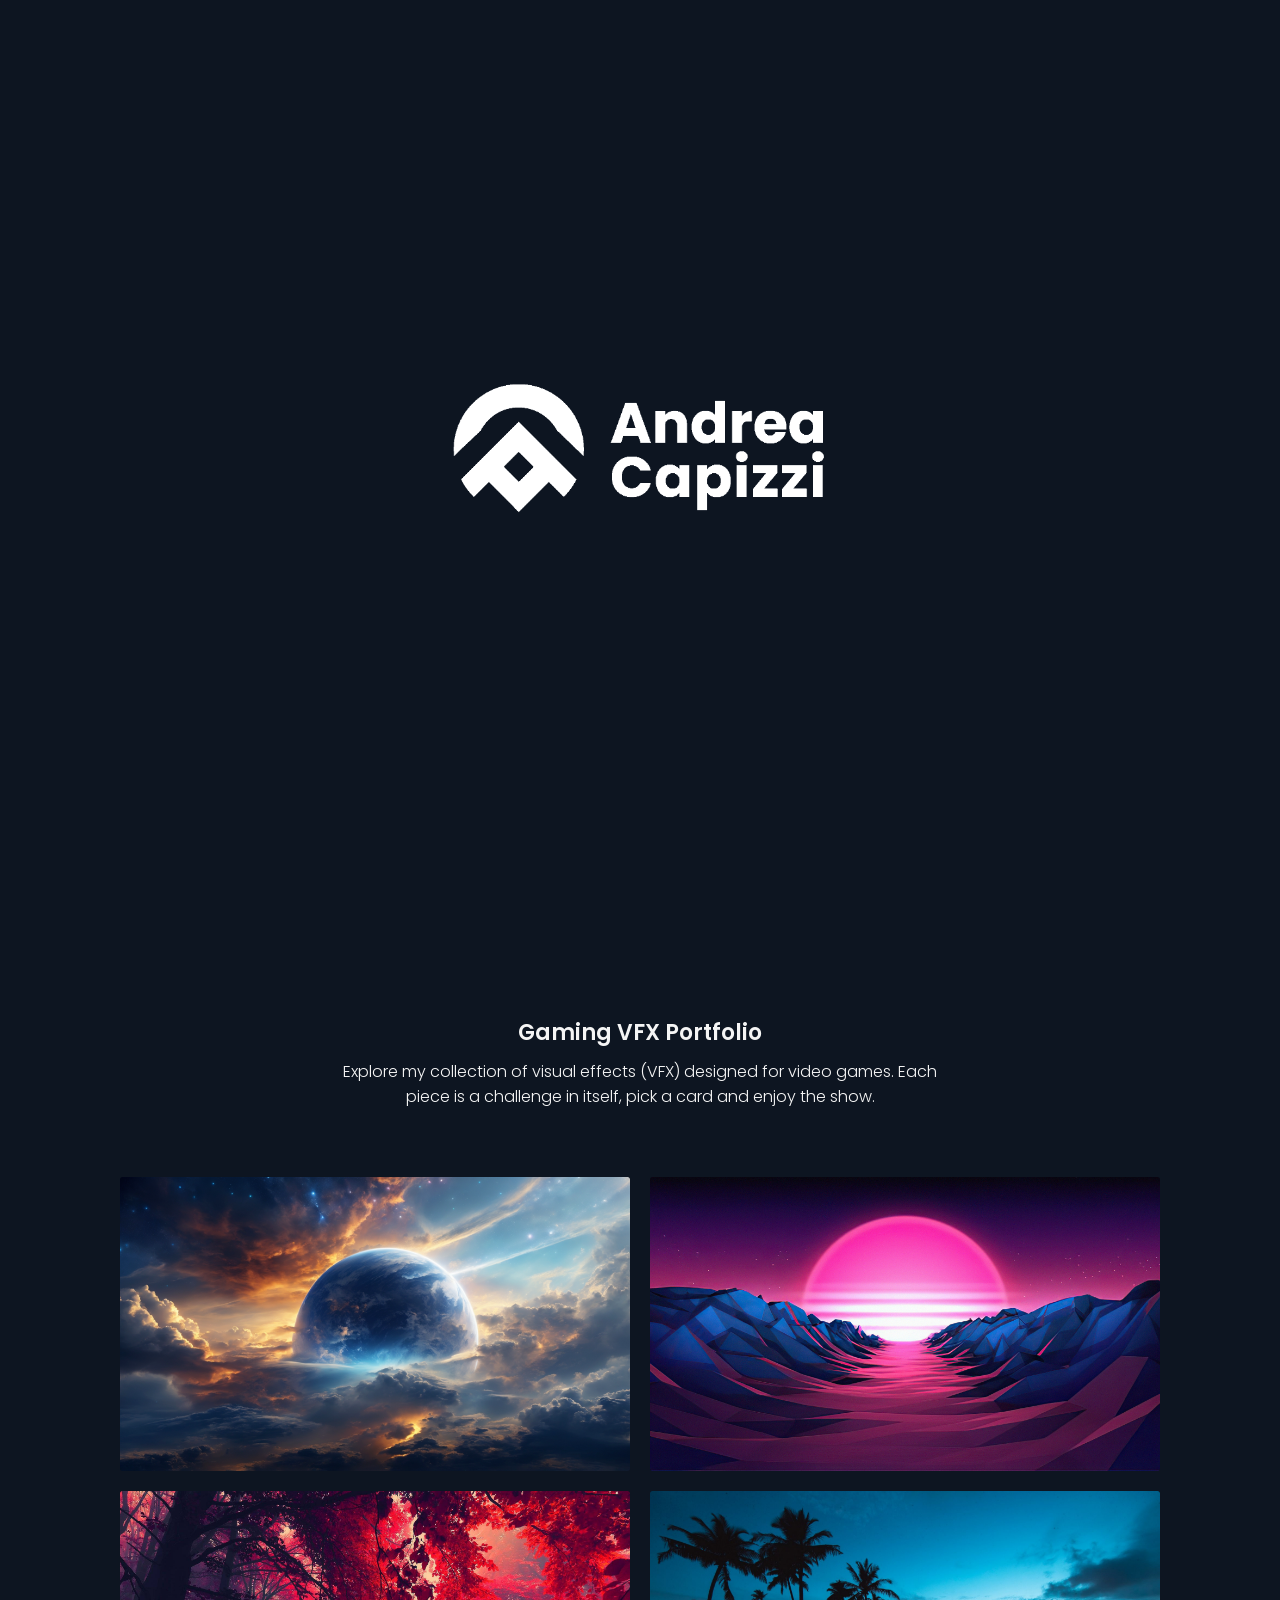
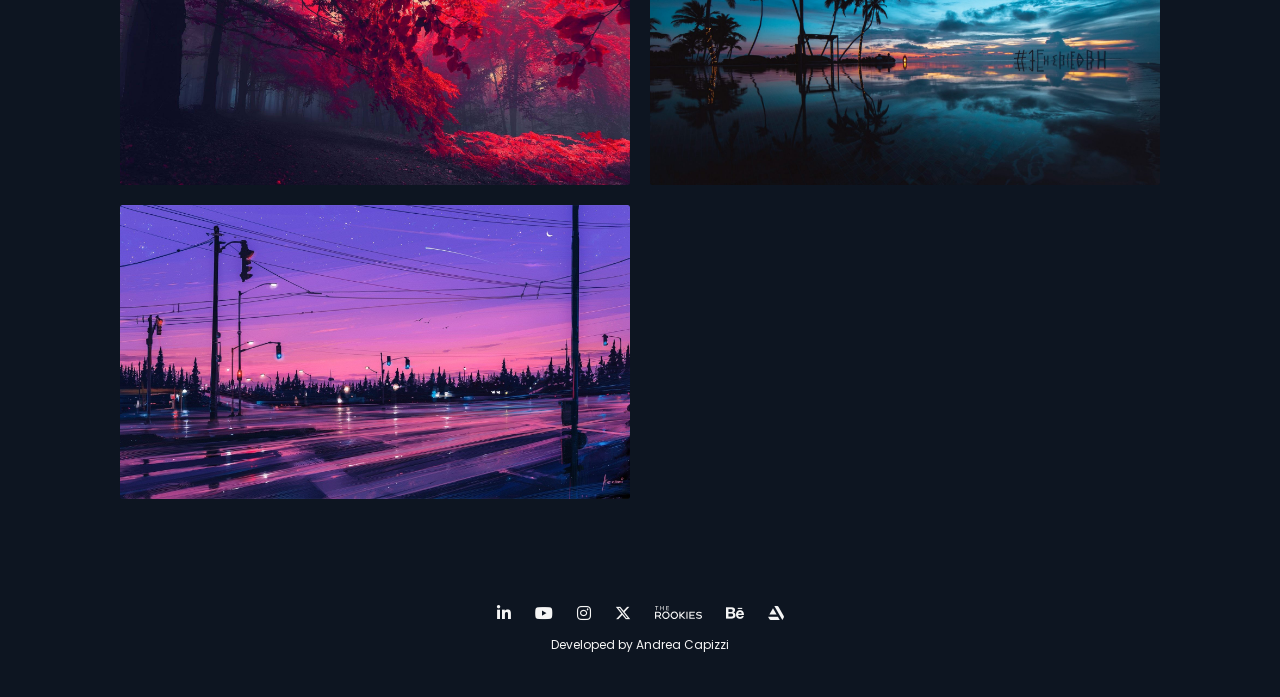
==== index.html @ 5becea54 "mhanz" ====
<!DOCTYPE html>
<html lang="en">

<head>
  <meta charset="UTF-8">
  <meta name="viewport" content="width=device-width, initial-scale=1.0">
  <link rel="stylesheet" href="https://cdnjs.cloudflare.com/ajax/libs/font-awesome/6.5.1/css/all.min.css">
  <link rel="stylesheet" href="style.css">
  <link rel="stylesheet" href="https://fonts.googleapis.com/icon?family=Material+Icons">

</head>

<body>

  <div id="preloader">
    <img src="logo_preloader_noloop1.gif" alt="Preloader">
  </div>

  <nav>
    <input type="checkbox" id="check">
    <label for="check" class="checkbtn">
      <div id="icon-toggle" class="fas fa-bars"></div>
    </label>
    <a href="index.html">
        <svg id="logo" svg xmlns="http://www.w3.org/2000/svg" viewBox="0 0 584.39 199.29"><defs><style></style></defs><g id="Capizzi"><path class="cls-1" d="M254.32,132.9a28.81,28.81,0,0,1,11.27-11.4A32.66,32.66,0,0,1,282,117.41q11.22,0,19.22,5.93a28.42,28.42,0,0,1,10.68,16.16H295a13.7,13.7,0,0,0-5.34-6,15,15,0,0,0-7.86-2.07,14.7,14.7,0,0,0-11.5,4.94q-4.4,4.94-4.4,13.2t4.4,13.2a14.66,14.66,0,0,0,11.5,4.94,15,15,0,0,0,7.86-2.06,13.67,13.67,0,0,0,5.34-6h16.88a28.19,28.19,0,0,1-10.68,16.12q-8,5.88-19.22,5.88a32.75,32.75,0,0,1-16.39-4.08,29,29,0,0,1-11.27-11.36,36.29,36.29,0,0,1,0-33.28Z" transform="translate(-0.96 -9.33)"/><path class="cls-1" d="M322.8,142.47a21.71,21.71,0,0,1,7.94-9A20.75,20.75,0,0,1,342,130.34a19.29,19.29,0,0,1,9.3,2.16,15.91,15.91,0,0,1,6.15,5.66v-7.1h15.35v50.12H357.42v-7.1a16.62,16.62,0,0,1-6.24,5.66,19.29,19.29,0,0,1-9.3,2.15,20.45,20.45,0,0,1-11.14-3.18,22,22,0,0,1-7.94-9.08,33,33,0,0,1,0-27.16Zm31.43,4.58a10.81,10.81,0,0,0-15.54-.05q-3.18,3.28-3.19,9t3.19,9.11a10.7,10.7,0,0,0,15.54.05q3.18-3.31,3.19-9.07T354.23,147.05Z" transform="translate(-0.96 -9.33)"/><path class="cls-1" d="M407.08,132.5a19,19,0,0,1,9.25-2.16,20.75,20.75,0,0,1,11.23,3.15,21.8,21.8,0,0,1,7.95,9,33.14,33.14,0,0,1,0,27.16,22.09,22.09,0,0,1-7.95,9.08,20.6,20.6,0,0,1-11.23,3.18,19,19,0,0,1-9.2-2.15,16.87,16.87,0,0,1-6.25-5.57v30.9H385.53v-74h15.35v7.1A16.73,16.73,0,0,1,407.08,132.5ZM419.61,147a10.56,10.56,0,0,0-7.86-3.27,10.35,10.35,0,0,0-7.77,3.32q-3.18,3.31-3.19,9.07t3.19,9.07a10.76,10.76,0,0,0,15.59-.05q3.23-3.36,3.23-9.11T419.61,147Z" transform="translate(-0.96 -9.33)"/><path class="cls-1" d="M449.25,123.47a7.68,7.68,0,0,1-2.56-5.88,7.79,7.79,0,0,1,2.56-6,10.22,10.22,0,0,1,13.11,0,7.83,7.83,0,0,1,2.56,6,7.71,7.71,0,0,1-2.56,5.88,10.22,10.22,0,0,1-13.11,0Zm14.23,7.59v50.12H448.12V131.06Z" transform="translate(-0.96 -9.33)"/><path class="cls-1" d="M490.6,168.51h21.74v12.67H473.45V169l20.84-25.23H473.63V131.06h38.26v12.22Z" transform="translate(-0.96 -9.33)"/><path class="cls-1" d="M536.76,168.51H558.5v12.67H519.61V169l20.84-25.23H519.79V131.06h38.26v12.22Z" transform="translate(-0.96 -9.33)"/><path class="cls-1" d="M569.68,123.47a7.68,7.68,0,0,1-2.56-5.88,7.79,7.79,0,0,1,2.56-6,10.22,10.22,0,0,1,13.11,0,7.79,7.79,0,0,1,2.56,6,7.68,7.68,0,0,1-2.56,5.88,10.22,10.22,0,0,1-13.11,0Zm14.23,7.59v50.12H568.55V131.06Z" transform="translate(-0.96 -9.33)"/></g><g id="Andrea"><path class="cls-1" d="M292.13,87.94H268.6l-3.77,11.13H248.75l22.81-63h17.78l22.81,63H295.9Zm-3.95-11.86L280.36,53l-7.72,23.08Z" transform="translate(-0.96 -9.33)"/><path class="cls-1" d="M363.66,54.12q5.25,5.72,5.25,15.67V99.07H353.65V71.86c0-3.35-.87-6-2.61-7.81a10.19,10.19,0,0,0-14,0c-1.74,1.85-2.6,4.46-2.6,7.81V99.07H319.07V49h15.36V55.6a16.22,16.22,0,0,1,6.28-5.25,20,20,0,0,1,8.9-1.93Q358.4,48.42,363.66,54.12Z" transform="translate(-0.96 -9.33)"/><path class="cls-1" d="M379.47,60.36a21.77,21.77,0,0,1,7.94-9,20.83,20.83,0,0,1,11.23-3.14,19.73,19.73,0,0,1,9,2.07,16.46,16.46,0,0,1,6.42,5.56V32.61h15.36V99.07H414.09V91.89a15.75,15.75,0,0,1-6.15,5.75,19.4,19.4,0,0,1-9.3,2.15,20.53,20.53,0,0,1-11.23-3.19,22,22,0,0,1-7.94-9.07,30.15,30.15,0,0,1-2.92-13.6A30,30,0,0,1,379.47,60.36Zm31.43,4.58a10.8,10.8,0,0,0-15.54,0c-2.12,2.19-3.19,5.19-3.19,9s1.07,6.87,3.19,9.11a10.7,10.7,0,0,0,15.54,0q3.18-3.33,3.19-9.07T410.9,64.94Z" transform="translate(-0.96 -9.33)"/><path class="cls-1" d="M462.67,50.8a17.37,17.37,0,0,1,9-2.38V64.68h-4.23q-5.74,0-8.62,2.46t-2.87,8.67V99.07H440.58V49h15.36v8.35A20.29,20.29,0,0,1,462.67,50.8Z" transform="translate(-0.96 -9.33)"/><path class="cls-1" d="M526,77.7H491.23a10.44,10.44,0,0,0,3,7.14,9.23,9.23,0,0,0,6.51,2.47q5.75,0,8-4.85h16.34a22.56,22.56,0,0,1-4.53,8.89,22.87,22.87,0,0,1-8.22,6.2,26.54,26.54,0,0,1-11.05,2.24,26.92,26.92,0,0,1-13.11-3.14,22.37,22.37,0,0,1-9-9A27.69,27.69,0,0,1,476,74a28.16,28.16,0,0,1,3.19-13.66,22.15,22.15,0,0,1,8.94-9,27.11,27.11,0,0,1,13.2-3.14,26.84,26.84,0,0,1,12.93,3A22,22,0,0,1,523.07,60a26.55,26.55,0,0,1,3.19,13.21A39.25,39.25,0,0,1,526,77.7Zm-15.45-8.53a7.92,7.92,0,0,0-2.69-6.29,9.91,9.91,0,0,0-6.74-2.34,9.73,9.73,0,0,0-6.51,2.25,10,10,0,0,0-3.28,6.38Z" transform="translate(-0.96 -9.33)"/><path class="cls-1" d="M534.21,60.36a21.77,21.77,0,0,1,7.94-9,20.83,20.83,0,0,1,11.23-3.14,19.29,19.29,0,0,1,9.3,2.16,15.89,15.89,0,0,1,6.15,5.65V49h15.35V99.07H568.83V92a16.71,16.71,0,0,1-6.24,5.66,19.4,19.4,0,0,1-9.3,2.15,20.37,20.37,0,0,1-11.14-3.19,22,22,0,0,1-7.94-9.07,30.15,30.15,0,0,1-2.92-13.6A30,30,0,0,1,534.21,60.36Zm31.43,4.58a10.8,10.8,0,0,0-15.54,0c-2.12,2.19-3.19,5.19-3.19,9S548,80.8,550.1,83a10.7,10.7,0,0,0,15.54,0q3.18-3.33,3.19-9.07T565.64,64.94Z" transform="translate(-0.96 -9.33)"/></g><g id="A"><path id="A-2" data-name="A" class="cls-2" d="M194.43,157.28l-10.15-10.14-9.84-9.85-5.39-5.38-18.39-18.39L126.88,89.74,117,79.89,103.11,66h0L89.18,79.89l-9.85,9.85L55.55,113.52,37.16,131.91l-5.39,5.38-9.85,9.85L11.78,157.28A102.36,102.36,0,0,0,31.9,184.71l4-3.94,19.36-19.36.34-.34,5,5,14.74,14.74,4.08,4.08,23.77,23.77h0l23.77-23.77,4.08-4.08L145.7,166l5-5,.34.34,19.36,19.36,3.95,3.94A102.57,102.57,0,0,0,194.43,157.28ZM117,147.14,103.1,161.07,89.18,147.14l-9.85-9.85,23.77-23.77,23.78,23.77Z" transform="translate(-0.96 -9.33)"/></g><g id="C"><path id="C-2" data-name="C" class="cls-2" d="M128.22,12.45c-.86-.22-1.74-.43-2.61-.63l-1.46-.31c-1.06-.23-2.12-.43-3.18-.62l-1.46-.24c-1-.18-2-.31-3-.45l-.44-.06c-1.25-.16-2.51-.29-3.78-.4l-.72-.06q-1.87-.15-3.78-.24l-.66,0c-1.33-.05-2.65-.08-4-.08h0c-1.33,0-2.66,0-4,.08l-.66,0c-1.27.06-2.53.14-3.79.24L94,9.74c-1.27.11-2.54.24-3.8.4l-.43.06c-1,.14-2,.26-3,.43l-1.53.26c-1.07.19-2.14.4-3.2.62l-1.43.31c-.9.2-1.8.42-2.7.64a102.19,102.19,0,0,0-77,99c0,2.93.13,5.83.37,8.7L8,113.52,31.77,89.74l9.85-9.85.92-.92A69.19,69.19,0,0,1,70.21,51.3a68.06,68.06,0,0,1,11.75-5l1.1-.34a69.35,69.35,0,0,1,40.09,0l1.1.34a68.06,68.06,0,0,1,11.75,5A69.19,69.19,0,0,1,163.67,79l.92.92,9.85,9.85,23.77,23.78,6.67,6.66c.24-2.87.37-5.77.37-8.7A102.18,102.18,0,0,0,128.22,12.45Z" transform="translate(-0.96 -9.33)"/></g></svg></a>

    </a>
    <ul>
      <li><a class="active" href="index.html">Home</a></li>
      <li><a href="about_me.html">About Me</a></li>
      <li><a href="contact.html">Contact</a></li>
    </ul>
  </nav>

  <button onclick="topFunction()" id="mybackontopBtn" title="">
    <i class="fas fa-arrow-up"></i>
  </button>

  <!-- <canvas id="galaxy"></canvas> -->

  <div id="site-background"></div>
  <div class="main-container">
    <div class="container-paragrafi">
      <h2 class="titolo-paragrafo">Gaming VFX Reel 2024</h2>
      <p class="paragrafo-articolo">
        Explore my collection of visual effects (VFX) designed for video games. Each piece is a challenge in itself,
        pick a card and enjoy the show.
      </p>
    </div>

    <div class="spazio-sezioni-2">
      <h6>a</h6>
    </div>


    <div style="padding:56.25% 0 0 0;position:relative;"><iframe
        src="https://player.vimeo.com/video/564732633?badge=0&amp;autopause=0&amp;player_id=0&amp;app_id=58479"
        frameborder="0" title="0" portrait="0" allow="autoplay; fullscreen; picture-in-picture"
        style="position:absolute;top:0;left:0;width:100%;height:100%;border-radius:2px;" title="Andrea Capizzi Rebrand"></iframe></div>
    <script src="https://player.vimeo.com/api/player.js"></script>
 


    <div class="spazio-sezioni">
      <h6>a</h6>
    </div>

    <div class="container-paragrafi">
      <h2 class="titolo-paragrafo">Gaming VFX Portfolio</h2>
      <p class="paragrafo-articolo">
        Explore my collection of visual effects (VFX) designed for video games. Each piece is a challenge in itself,
        pick a card and enjoy the show.
      </p>
    </div>
    <div class="grid">

      <div class="image-container" onclick="window.location.href='index_copy.html'">
        <img src="img/home-cards/img-card-1.png" alt="Immagine 1">
        <div class="hover-image">
          <img src="img/home-cards/hov-gif-1.gif" alt="Overlay Image 1" loop>
        </div>
        <div class="overlay">
          <h3>Blitzcrank</h3>
          <p>MOBA</p>
        </div>
      </div>



      <div class="image-container" onclick="window.location.href='altra_pagina.html'">
        <img src="img/home-cards/img-card-2.jpg" alt="Immagine 2">
        <div class="hover-image">
          <img src="img/home-cards/hov-gif-2.gif" alt="Overlay Image 2" loop>
        </div>
        <div class="overlay">
          <h3>Titolo Immagine 2</h3>
          <p>Descrizione Immagine 2</p>
        </div>
      </div>

      <div class="image-container" onclick="window.location.href='altra_pagina.html'">
        <img src="img/home-cards/img-card-3.jpg" alt="Immagine 3">
        <div class="hover-image">
          <img src="img/home-cards/hov-gif-1.gif" alt="Overlay Image 3" loop>
        </div>
        <div class="overlay">
          <h3>Titolo Immagine 3</h3>
          <p>Descrizione Immagine 3</p>
        </div>
      </div>

      <div class="image-container" onclick="window.location.href='altra_pagina.html'">
        <img src="img/home-cards/img-card-4.jpg" alt="Immagine 4">
        <div class="hover-image">
          <img src="img/home-cards/hov-gif-1.gif" alt="Overlay Image 4" loop>
        </div>
        <div class="overlay">
          <h3>Titolo Immagine 4</h3>
          <p>Descrizione Immagine 4</p>
        </div>
      </div>

      <div class="image-container" onclick="window.location.href='altra_pagina.html'">
        <img src="img/home-cards/img-card-5.jpg" alt="Immagine 5">
        <div class="hover-image">
          <img src="img/home-cards/hov-gif-1.gif" alt="Overlay Image 5" loop>
        </div>
        <div class="overlay">
          <h3>Titolo Immagine 5</h3>
          <p>Descrizione Immagine 5</p>
        </div>
      </div>

      <!-- Aggiungi altre immagini con la stessa struttura -->

    </div>

    <div class="spazio-sezioni-3">
      <h6>a</h6>
    </div>

  </div>
  </div>
  </div>

  <script src="js/preloader.js"></script>
  <!-- <script src="js/stars-bg.js"></script> -->
  <script src="js/navbar+backontop.js"></script>
  <script src="js/home-bg-gif.js"></script> 



</body>

<footer>
  <div class="social-icons">
    <a href="#" target="_blank"><i class="fa-brands fa-linkedin-in" aria-label="Linkedin"></i></a>
    <a href="#" target="_blank"><i class="fab fa-youtube" aria-label="YouTube"></i></a>
    <a href="#" target="_blank"><i class="fab fa-instagram" aria-label="Instagram"></i></a>
    <a href="#" target="_blank"><i class="fa-brands fa-x-twitter" aria-label="Twitter"></i></a>
    <a href="#" target="_blank"><svg id="rookies-path" xmlns="http://www.w3.org/2000/svg" viewBox="0 0 719.19 198.28"><defs><style></style></defs><path id="path-2" data-name="path" class="cls-1" d="M70,159.1,98.44,196h-21l-26-33.91H17.93V196H.34V87.87H52a51.69,51.69,0,0,1,17.78,2.9,35.7,35.7,0,0,1,13.06,8,34.75,34.75,0,0,1,7.82,11.77A38,38,0,0,1,93.32,125a36.87,36.87,0,0,1-6,20.83A34.44,34.44,0,0,1,70,159.1Zm-.81-48.78q-6.39-6-16.31-6H17.93v41.27h35q9.91,0,16.31-6a20,20,0,0,0,0-29.31Zm146.72,59.73a54.75,54.75,0,0,1-20.46,20.6,58.85,58.85,0,0,1-58,0A54.75,54.75,0,0,1,117,170.05a57.66,57.66,0,0,1,8.88-68.36A54.66,54.66,0,0,1,144,89.61a59.16,59.16,0,0,1,45,0A54.8,54.8,0,0,1,207,101.69a57.12,57.12,0,0,1,11.85,18,57.85,57.85,0,0,1-3,50.32Zm-15.3-47.84a39.1,39.1,0,0,0-14-14.75,38.76,38.76,0,0,0-40.3,0,39,39,0,0,0-14,14.75,41,41,0,0,0,0,38.94,38.74,38.74,0,0,0,14,14.71,39,39,0,0,0,40.3,0,38.85,38.85,0,0,0,14-14.71,41,41,0,0,0,0-38.94ZM345,170.05a54.75,54.75,0,0,1-20.46,20.6,58.85,58.85,0,0,1-58,0,54.72,54.72,0,0,1-20.45-20.6A57.69,57.69,0,0,1,255,101.69a54.76,54.76,0,0,1,18.05-12.08,59.16,59.16,0,0,1,45,0,54.7,54.7,0,0,1,18.06,12.08,57,57,0,0,1,11.85,18,57.85,57.85,0,0,1-3,50.32Zm-15.3-47.84a39,39,0,0,0-14-14.75,38.74,38.74,0,0,0-40.29,0,39,39,0,0,0-14,14.75,41,41,0,0,0,0,38.94,38.7,38.7,0,0,0,14,14.71,39,39,0,0,0,40.29,0,38.77,38.77,0,0,0,14-14.71,41,41,0,0,0,0-38.94ZM467.9,196H443.41l-53-47.85V196H372.66V87.87h17.75v47.92l49.36-47.92h23.47l-55.32,54,60,54.2Zm12.78,0V87.87h17.13V196Zm129.79-16.34V196H525.55V87.87h84.92v16.34H543.06v29.65h55.32V150H543.06v29.65ZM657,128.28a63.88,63.88,0,0,0,9.45,2.68q5.35,1.11,11.24,2.12t11.78,2.21a64.08,64.08,0,0,1,11.23,3.37,42.56,42.56,0,0,1,9.46,5.23,21.53,21.53,0,0,1,6.54,8.09,26.43,26.43,0,0,1,2.45,11.69q0,15.26-11.32,24.42t-30.76,9.18a87.05,87.05,0,0,1-28-4.38A75,75,0,0,1,627,181.47l10-13.86q19.46,12.85,40.14,12.86a34.87,34.87,0,0,0,11-1.59,18.44,18.44,0,0,0,7.32-4.14,17.82,17.82,0,0,0,3.76-5.19,12.58,12.58,0,0,0,1.2-5.26,9.54,9.54,0,0,0-2-6,13,13,0,0,0-5.39-4,61.51,61.51,0,0,0-7.94-2.63,79.34,79.34,0,0,0-9.61-1.9q-5.07-.69-10.46-1.82t-10.46-2.4a42.73,42.73,0,0,1-9.61-3.68,37.7,37.7,0,0,1-7.94-5.53,21.8,21.8,0,0,1-5.39-8.09,30.51,30.51,0,0,1-2-11.31q0-14.09,11.54-22.41t29.68-8.32q27.36,0,45.41,13.31l-7.75,14.25a69.27,69.27,0,0,0-18.79-8.25,72.37,72.37,0,0,0-18.87-2.67q-10.15,0-16.5,4.07t-6.36,10.64a9.37,9.37,0,0,0,2.44,6.54,16.51,16.51,0,0,0,6.55,4.22Z"/><path id="path-3" data-name="path" class="cls-1" d="M29.92,8V64.92H20.83V8H0V0H50.75V8Zm94.32,56.94V35.21H91.39V64.92H82.31V0h9.08V27.14h32.85V0h9.18V64.92Zm90.94-8.07v8.07h-43V0H213.8V8H181.23V27.41h30.65v7.8H181.23V56.85Z"/></svg></a>
    <a href="#" target="_blank"><i class="fab fa-behance" aria-label="Behance"></i></a>
    <a href="#" target="_blank"><i class="fab fa-artstation" aria-label="ArtStation"></i></a>
  </div>
  <div class="coded-by">
    Developed by <a href="#" target="_blank" id="coded-by-link">Andrea Capizzi</a>
  </div>
</footer>





</html>
---- style.css ----
@import url('https://fonts.googleapis.com/css2?family=Poppins:wght@300;400;500;600;700&display=swap');



:root{
    --main-color: #00adef;
    /*#ef7829*/
    --blue: #978888; 
    --blue-dark: #f5f5f5;
    --orange: rgb(60, 145, 214);
    --green-yellow: #cddc39;
    --pink-light: #0d1521;
    --cyan-light: #423a37;
    --bg-tasti-nav: rgb(20, 30, 53);
    --traccia: #2d5c89;
    --nav2-c: #102b3a;
    --white: #ffffff;
    --white-alpha-40: rgba(153, 184, 200, 0.4);
    --white-alpha-25: rgba(69, 132, 166, 0.25);
    --span-color: #90889c;
 }

 #preloader {
  position: fixed;
  top: 0;
  left: 0;
  width: 100%;
  height: 100%;
  background-color: var(--pink-light);
  display: flex;
  justify-content: center;
  align-items: center;
  z-index: 1000; 
  opacity: 1; 
  transition: opacity 0.5s ease-in-out; 
}

#preloader img {
  max-width: 390px;
}

body.loading #preloader {
  opacity: 0;
}

body.loading-done * {
  visibility: visible;
}

@media only screen and (max-width: 800px) {
  #preloader img {
    max-width: 300px;
  }
}

@media only screen and (max-width: 510px) {
  #preloader img {
    max-width: 240px;
  }
}

@media only screen and (max-width: 310px) {
  #preloader img {
    max-width: 200px;
  }
} 

 ::selection {
    background-color: var(--main-color);
    color: white; /* Imposta il colore del testo quando è selezionato */
}

.hidden{
    display: none !important;
}

/* Custom Scrollbar */
/* Width della scrollbar */
* {
    scrollbar-width: thin;
    scrollbar-color: var(--main-color) var(--white);
}

/* Track della scrollbar */
*::-webkit-scrollbar {
    width: 5px;
}

*::-webkit-scrollbar-track {
    background-color: var(--white);
}

/* Thumb della scrollbar */
*::-webkit-scrollbar-thumb {
    background-color: var(--main-color);
}

*{
  padding: 0;
  margin: 0;
  text-decoration: none;
  list-style: none;
  box-sizing: border-box;
}

#mybackontopBtn {
  display: none; /* Hidden by default */
  position: fixed; /* Fixed/sticky position */
  bottom: 20px; /* Place the button at the bottom of the page */
  right: 30px; /* Place the button 30px from the right */
  z-index: 99; /* Make sure it does not overlap */
  border: none; /* Remove borders */
  outline: none; /* Remove outline */
  background-color: var(--main-color); /* Set a background color */
  color: var(--blue-dark); /* Text color */
  cursor: pointer; /* Add a mouse pointer on hover */
  padding: 15px; /* Some padding */
  border-radius: 2px; /* Rounded corners */
  font-size: 18px; /* Increase font size */
}

@keyframes scala_loop{
  0%{
    transform:scale(1);
  }
  50%{
    transform:scale(1.17);
  }
  100%{
    transform:scale(1);
  }
}

#mybackontopBtn:hover {
  animation: scala_loop 2s ease-in-out infinite;
}

@media only screen and (max-width: 400px) {
  #mybackontopBtn {
    padding: 10px; /* Some padding */
    font-size: 16px; /* Increase font size */
    right: 18px; /* Place the button 18px from the right */
  }
}

#site-background {
  position: fixed;
  top: 50%;
  left: 50%;
  width: 100%;
  height: 100%;
  transform: translate(-50%, -50%);
  z-index: -1;
  filter:brightness(55%) grayscale(85%) blur(10px); /* Sfondo iniziale in bianco e nero e sfocato */
  transition: filter 0.3s ease-in-out;
  background-size: cover; /* Aggiunta della regola per adattare la grandezza */
  background-position: center; /* Centra l'immagine */
  opacity: 0;
  transition: opacity 0.3s ease-in-out;
  
}

#site-background.hover-effect {
  opacity: 1;
}

/* canvas {
  position: fixed;
  top: 0;
  left: 0;
  display: block;
  z-index: -1;
  width: 100%;
} */

body {
    margin: 0;
    font-family: 'Poppins', sans-serif;
    background-color: var(--pink-light);
    overflow-x:hidden;
  }

  .titolo-paragrafo {
    font-size: 22px;
    margin-bottom: 10px;
    text-align: center;
    font-weight: 600;
  }

  .titolo-grande {
    font-family: 'Poppins', sans-serif;
    font-weight: 600;
    font-size:40px;
    margin-bottom: 10px;
    text-align: center;
    line-height: 1.2;
  }
  
  .paragrafo-articolo {
    text-align: center;
    font-weight: 300;
  } 
  .container-paragrafi {
    width: 100%;
    box-sizing: border-box;
    max-width: 650px;
    margin: 0 auto;
    padding: 8px 20px 8px 20px;
    /* background-color: #00faed;  */
    margin-bottom: 40px;
    margin-top: 40px;
    color: var(--blue-dark);
  }

  .main-container {
    display: flex;
    flex-direction: column;

    /*background-color: rgb(217, 179, 28);*/ /* Use the custom variable for orange */
    padding: 30px 120px 30px 120px; /* Adjust padding */
    width: 100%; /* Make it full-width */
    box-sizing: border-box;
    z-index: 1; /* Add this line */
}

.spazio-sezioni{
  /* background-color: red; */
  margin-top: 40px;
  margin-bottom: 40px;
}

.spazio-sezioni h6{
  font-size: 1px;
  opacity:0;
  user-select: none;
}

.spazio-sezioni-2{
  /* background-color: red; */
  margin-top: 6px;
  margin-bottom: 6px;
}

.spazio-sezioni-2 h6{
  font-size: 1px;
  opacity:0;
  user-select: none;
}

.spazio-sezioni-3{
  /* background-color: red; */
  margin-top: 16px;
  margin-bottom: 16px;
}

.spazio-sezioni-3 h6{
  font-size: 1px;
  opacity:0;
  user-select: none;
}
  

.grid {
  /* background-color: darkgreen;   */
  display: grid;
  grid-template-columns: repeat(auto-fill, minmax(400px, 1fr));
  gap: 20px;
  padding: 20px 0px 20px 0px;
  margin:auto;

}


  
.image-container {
    position: relative;
    overflow: hidden;
    user-select: none;
    border-radius: 2px;
    cursor: pointer;
  }
  
  .image-container img {
    width: 100%;
    height: 100%;
    object-fit: cover;
    transition: filter 0.3s ease-in-out, transform 0.3s ease-in-out; /* Aggiunta della transizione */
    border-radius: 2px;
    
  }
  
  .overlay {
    position: absolute;
    top: 50%;
    left: 50%;
    transform: translate(-50%, -50%);
    text-align: center;
    color: #fff;
    /* background-color: #00faed; */
    width: 65%;
    opacity: 0;
    transition: opacity 0.3s ease-in-out;
    
    
  }

  .image-container:before,
  .image-container:after {
      content: "";
      position: absolute;
      width: 0;
      height: 3px;
      background-color: var(--main-color);
      transition: width 0.3s ease-in-out, left 0.3s ease-in-out, right 0.3s ease-in-out;
  }
  
  .image-container:before {
      top: 0;
      left: 0; /* Cambiato da 'right' a 'left' */
  }
  
  .image-container:after {
      bottom: 0;
      right: 0; /* Cambiato da 'left' a 'right' */
  }
  
  .image-container:hover:before {
      width: 100%;
      right: 0; /* Aggiunto questo per garantire l'animazione corretta in uscita */
  }
  
  .image-container:hover:after {
      width: 100%;
      left: 0; /* Aggiunto questo per garantire l'animazione corretta in uscita */
  }

.overlay h3 {
    font-weight: 700;
    margin-bottom: 4px; /* Riduci il margine tra h3 e p */
}

.overlay p {
    font-size: 11px;
    font-weight: 300;
    margin-top: 4px; /* Riduci il margine tra h3 e p */
}

.hover-image {
    position: absolute;
    top: 0;
    left: 0;
    width: 100%;
    height: 100%;
    opacity: 0;
    transition: opacity 0.3s ease-in-out;
    border-radius: 3px;
  }
  
  .hover-image img {
    width: 100%;
    height: 100%;
    object-fit: cover;
    border-radius: 3px;
  }
  
    .image-container:hover img {
    filter: brightness(40%);
    transform: scale(1.03);
    border-radius: 3px;
  }
  
  .image-container:hover .overlay {
    opacity: 1;
  }
  
  .image-container:hover .hover-image {
    opacity: 1;
  }



.video-progetto{

  width: 100%;
  overflow: hidden;
  max-width: 900px;
  align-content: center;
  justify-content: center;
  margin:auto;
  position: relative;

}


  @media only screen and (min-width: 1900px){
    .grid {
        grid-template-columns: repeat(auto-fill, minmax(500px, 1fr)); 
    }
  }

  @media only screen and (max-width: 1280px){
    .container-paragrafi {
      /* background-color: #00faed;  */
      margin-bottom: 40px;
      margin-top: 20px;
    }
  }



  @media only screen and (max-width: 1063.8px) {
    
    .main-container{
      padding: 30px 70px 30px 70px; /* Adjust padding */
    }
    
    .grid{  
    grid-template-columns: repeat(auto-fill, minmax(300px, 1fr));
    /* background-color: red; */
    }
  }


  @media only screen and (max-width: 858px) {

    .container-paragrafi {
      /* background-color: #00faed;  */
      margin-bottom: 30px;
      margin-top: 10px;
    }

    .grid{  
      grid-template-columns: repeat(auto-fill, minmax(400px, 1fr));
      /* background-color: rgb(0, 255, 4); */
  }
}

  
  @media only screen and (max-width: 600px) {

    .titolo-articolo {
      font-size: 35px;
    }
  
    .container-paragrafi {
      padding: 8px 25px 8px 25px;
    }
  
    .titolo-paragrafo {
      font-size: 19px;
    }

    .main-container{
      padding: 30px 30px 30px 30px; /* Adjust padding */
    }
    

  
  }

  @media only screen and (max-width: 575px) {
    .titolo-grande {
      font-size: 35px;
    }
  }

  @media only screen and (max-width: 560px) {
    .grid{  
      grid-template-columns: repeat(auto-fill, minmax(250px, 1fr));
      /* background-color: red; */
      }
  }
  
  @media only screen and (max-width: 480px) {

    .titolo-articolo {
      font-size: 25px;
    }
    .titolo-paragrafo {
      font-size: 18px;
    }

    .spazio-sezioni{
      /* background-color: red; */
      margin-top: 20px;
      margin-bottom: 20px;
    }

    .spazio-sezioni-3{
      /* background-color: red; */
      margin-top: 0px;
      margin-bottom: 0px;
    }
  
  }
  
  @media only screen and (max-width: 400px) {

    .container-paragrafi {
      /* background-color: #00faed;  */
      margin-bottom: 10px;
      margin-top: 5px;
    }

    .titolo-articolo {
      font-size: 23px;
    }
    .titolo-paragrafo {
      font-size: 16px;
    }
    .paragrafo-articolo {
      font-size: 14px;
    }
  
  }

  @media only screen and (max-width: 310px) {
    .grid{  
      grid-template-columns: repeat(auto-fill, minmax(170px, 1fr));
      /* background-color: red; */
      }
    }
  
  @media only screen and (max-width: 290px) {

      .titolo-grande {
        font-size: 27px;
      }

    .titolo-articolo {
      font-size: 23px;
    }
    .titolo-paragrafo {
      font-size: 14px;
    }
    .paragrafo-articolo {
      font-size: 12px;

    }
 
  }





  nav{

    height: 80px;
    width: 100%;
    margin: 30px 0px 0px 0px;
  }

  #logo{
    width:200px;
    fill: var(--blue-dark);
    margin-left: 120px;
    margin-top: 0px;
    position: relative;
    user-select: none;
    transition: fill 0.3s ease;
  }

  #logo:hover{
    cursor: pointer;
    fill:var(--main-color);
  }

  /* .logo{
    margin-left: 120px;
    margin-top: 0px;
    position: relative;
    user-select: none;

  } */
  

  /* img.logo{
    width:200px;
    color: white;
  } */



  nav ul{
    float: right;
    margin-right: 107px ;
  }
  nav ul li{
    display: inline-block;
    line-height: 80px;
    margin: 0 5px;
  }
  nav ul li a{
    color: var(--blue-dark);
    font-size: 14px;
    padding: 7px 13px;
    border-radius: 2px;
    transition: background-color 0.5s ease, color 0.5s ease; /* transizione in ingresso e uscita dei bottoni della nav */
  }
  ul a.active,ul a:hover{
    background-color: var(--bg-tasti-nav);
    color: var(--main-color);
    transition: .5s;
  }
  .checkbtn{
    font-size: 30px;
    color: white;
    float: right;
    line-height: 180px;
    margin-right: 40px;
    cursor: pointer;
    display: none;
  }
  #check{
    display: none;
  }

  #icon-toggle {
    transition: transform 0.3s ease-in-out;
}

  #check:checked ~ .checkbtn #icon-toggle {
    transform: rotate(90deg);
}

  .no-scroll {
    overflow: hidden;
  }
  
  
  @media only screen and (max-width: 1063.8px) {
    
    #logo{
      margin-left: 70px;
    }

    nav ul{
      margin-right: 60px ;
    }
  }
  
  
  @media (max-width: 952px){

    nav ul li a{
      font-size: 16px;
    }
  }
  @media (max-width: 858px){
    .checkbtn{
      display: block;
      margin-right: 70px;
      line-height: 75px;
    }

    nav{
      margin: 14px 0px 0px 0px;
    }

    #logo{
      margin-top: 10px;
      margin-left: 70px;
      width:150px;
    }

    nav ul{
      position: fixed;
      width: 100%;
      height: 100vh;
      background: var(--bg-tasti-nav);
      top: 90px;
      left: -100%;
      text-align: center;
      transition: all .5s;
      z-index: 2; 
    }
    nav ul li{
      display: block;
      margin: 42px 0;
      line-height: 30px;
      z-index: 2; 
    }
    nav ul li a{
      font-size: 20px;
      z-index: 2; 
    }
    a:hover,a.active{
      background: none;
      color: var(--main-color);
      z-index: 2;
    }
    #check:checked ~ ul{
      left: 0;
      z-index: 3;
    }
  }

  @media only screen and (max-width: 600px) {

    #logo{
      margin-left: 32px;
    }

    .checkbtn{
      margin-right: 32px;
      font-size: 26px;
    }

    }



    footer {
      /* background-color: green; */
      padding: 20px;
      margin-bottom: 23px;
      text-align: center;
      justify-content: center;
      line-height: 1.5; 
    }
    
    .social-icons {
      margin-bottom: 10px;
    }
    
    .social-icons a {
      color: var(--blue-dark);
      display: inline;
      font-size: 16px;
      margin: 0 10px;
      text-decoration: none;
      transition: color 0.3s ease-in-out;
      
    }

    
#rookies-path {
  transition: fill 0.3s ease;
  fill: var(--blue-dark);
  /* align-items: center;
  justify-content: center; */
  width: 47px;
}

#rookies-path:hover {
  fill: var(--main-color);
  cursor: pointer;

}
    
    .social-icons a:hover {
      color: var(--main-color);
    }

    .coded-by{
      font-size:12px;
      color: var(--blue-dark);
    }
    
    .coded-by a {
      
      color: var(--blue-dark);
      text-decoration: none;
      transition: color 0.3s ease-in-out;
    }
    
    .coded-by a:hover {
      color: var(--main-color);
    }

    @media only screen and (max-width: 1063.8px) {
    
      .coded-by{
        font-size:10px;
        margin-left: 1px;
      }

      #rookies-path {
        width: 40px;
      }
      

      .social-icons a {
        font-size: 14px;
        margin: 0 8px;
      }

      .social-icons {
        margin-bottom: 8px;
      }

    }

    @media only screen and (max-width: 550px) {
    
      .coded-by{
        font-size:9px;
        margin-left: 1px;
      }

      .social-icons a {
        font-size: 13px;
      }

      .social-icons {
        margin-bottom: 7px;
      }




    } 

    @media only screen and (max-width: 315px) {
    
      .coded-by{
        font-size:8px;
        margin-left: 2px;
      }

      .social-icons a {
        font-size: 12px;
        margin: 0 5px;
      }

      .social-icons {
        margin-bottom: 6px;
      }
      #rookies-path {
        width: 32px;
      }
    }
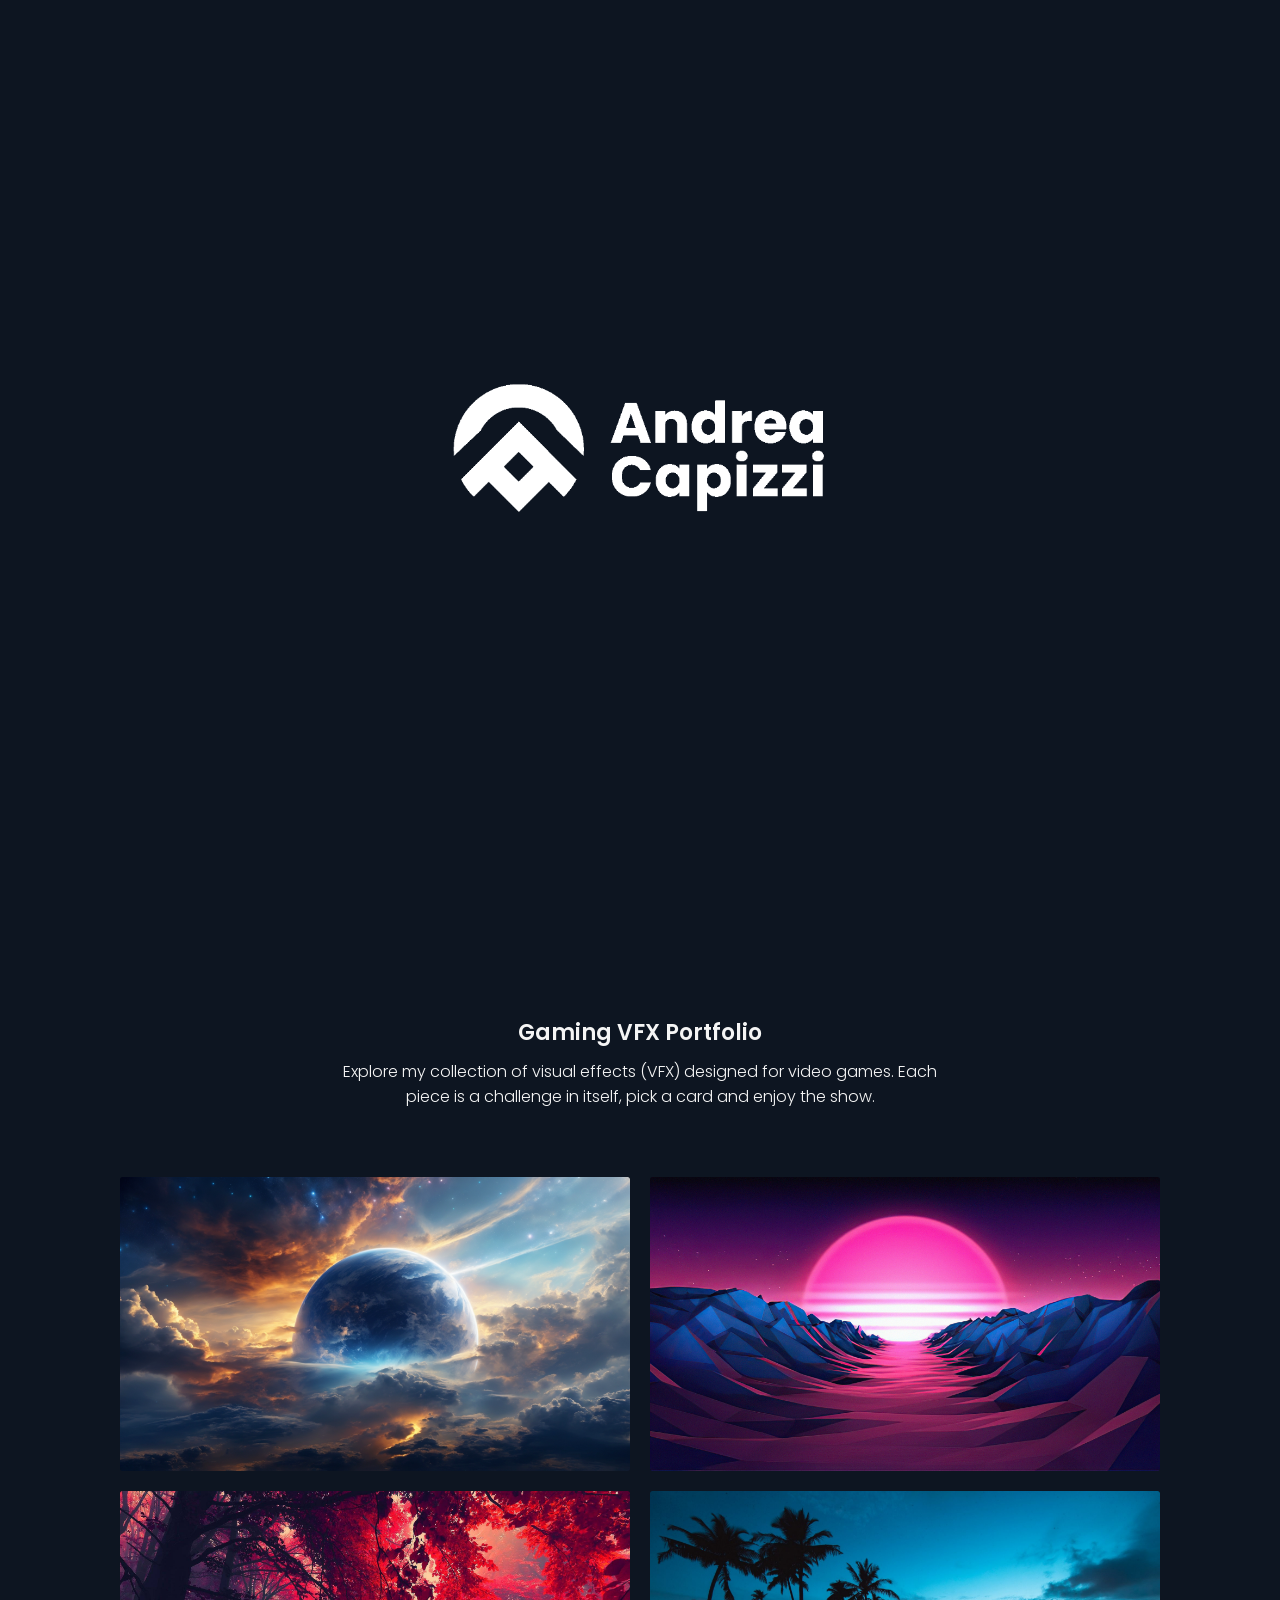
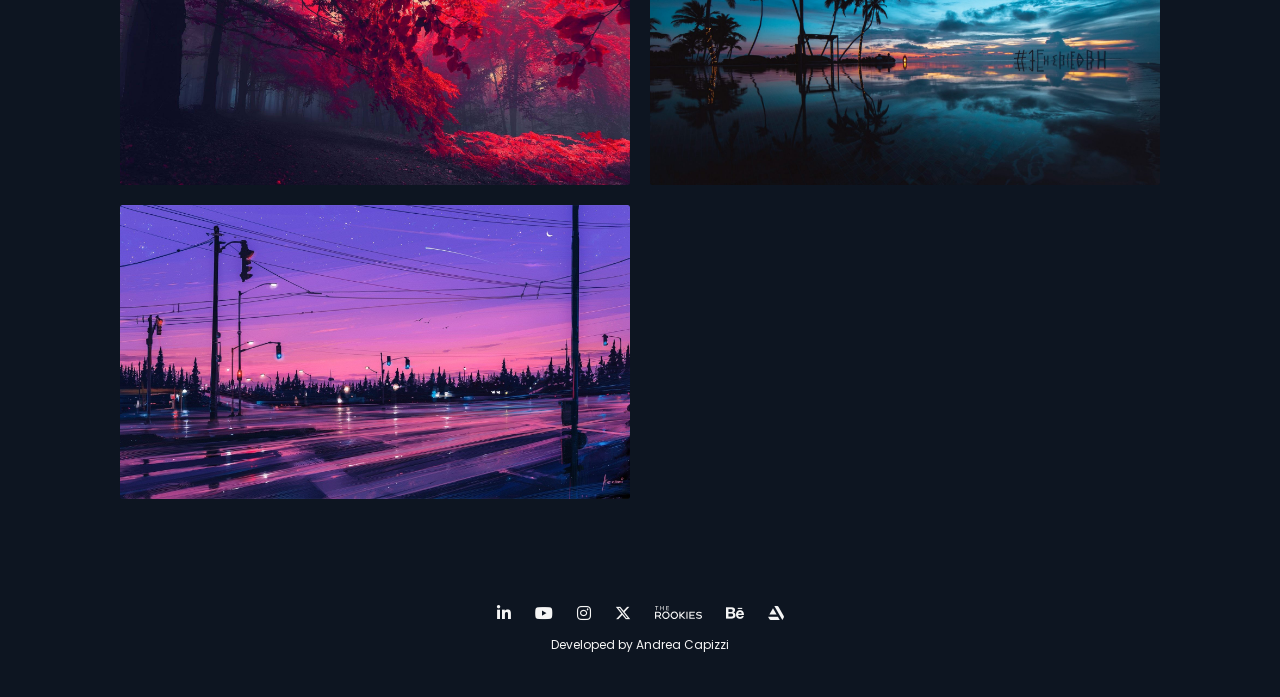
==== commit 14ada1dd: "preloader fix" ====
--- a/index.html
+++ b/index.html
@@ -74,7 +74,7 @@
     </div>
     <div class="grid">
 
-      <div class="image-container" onclick="window.location.href='index_copy.html'">
+      <div class="image-container" onclick="window.location.href='template_progetto.html'">
         <img src="img/home-cards/img-card-1.png" alt="Immagine 1">
         <div class="hover-image">
           <img src="img/home-cards/hov-gif-1.gif" alt="Overlay Image 1" loop>
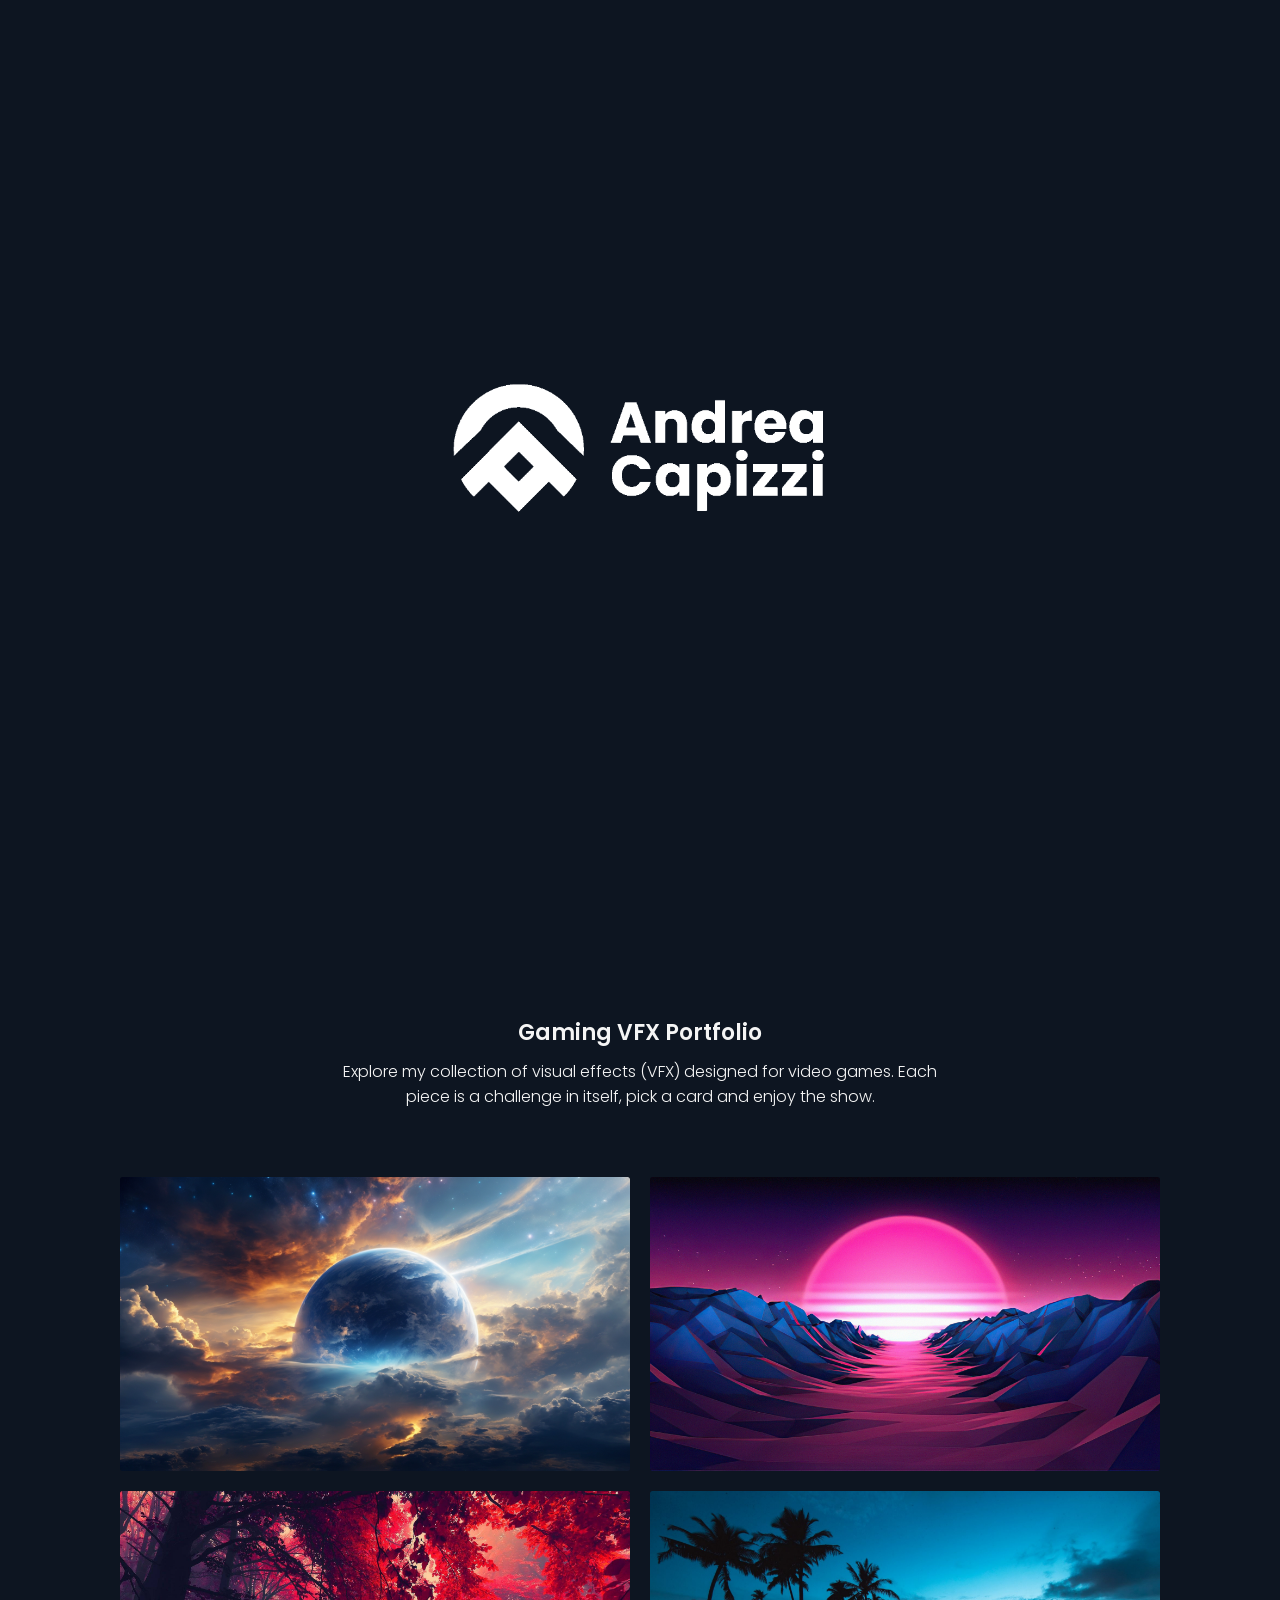
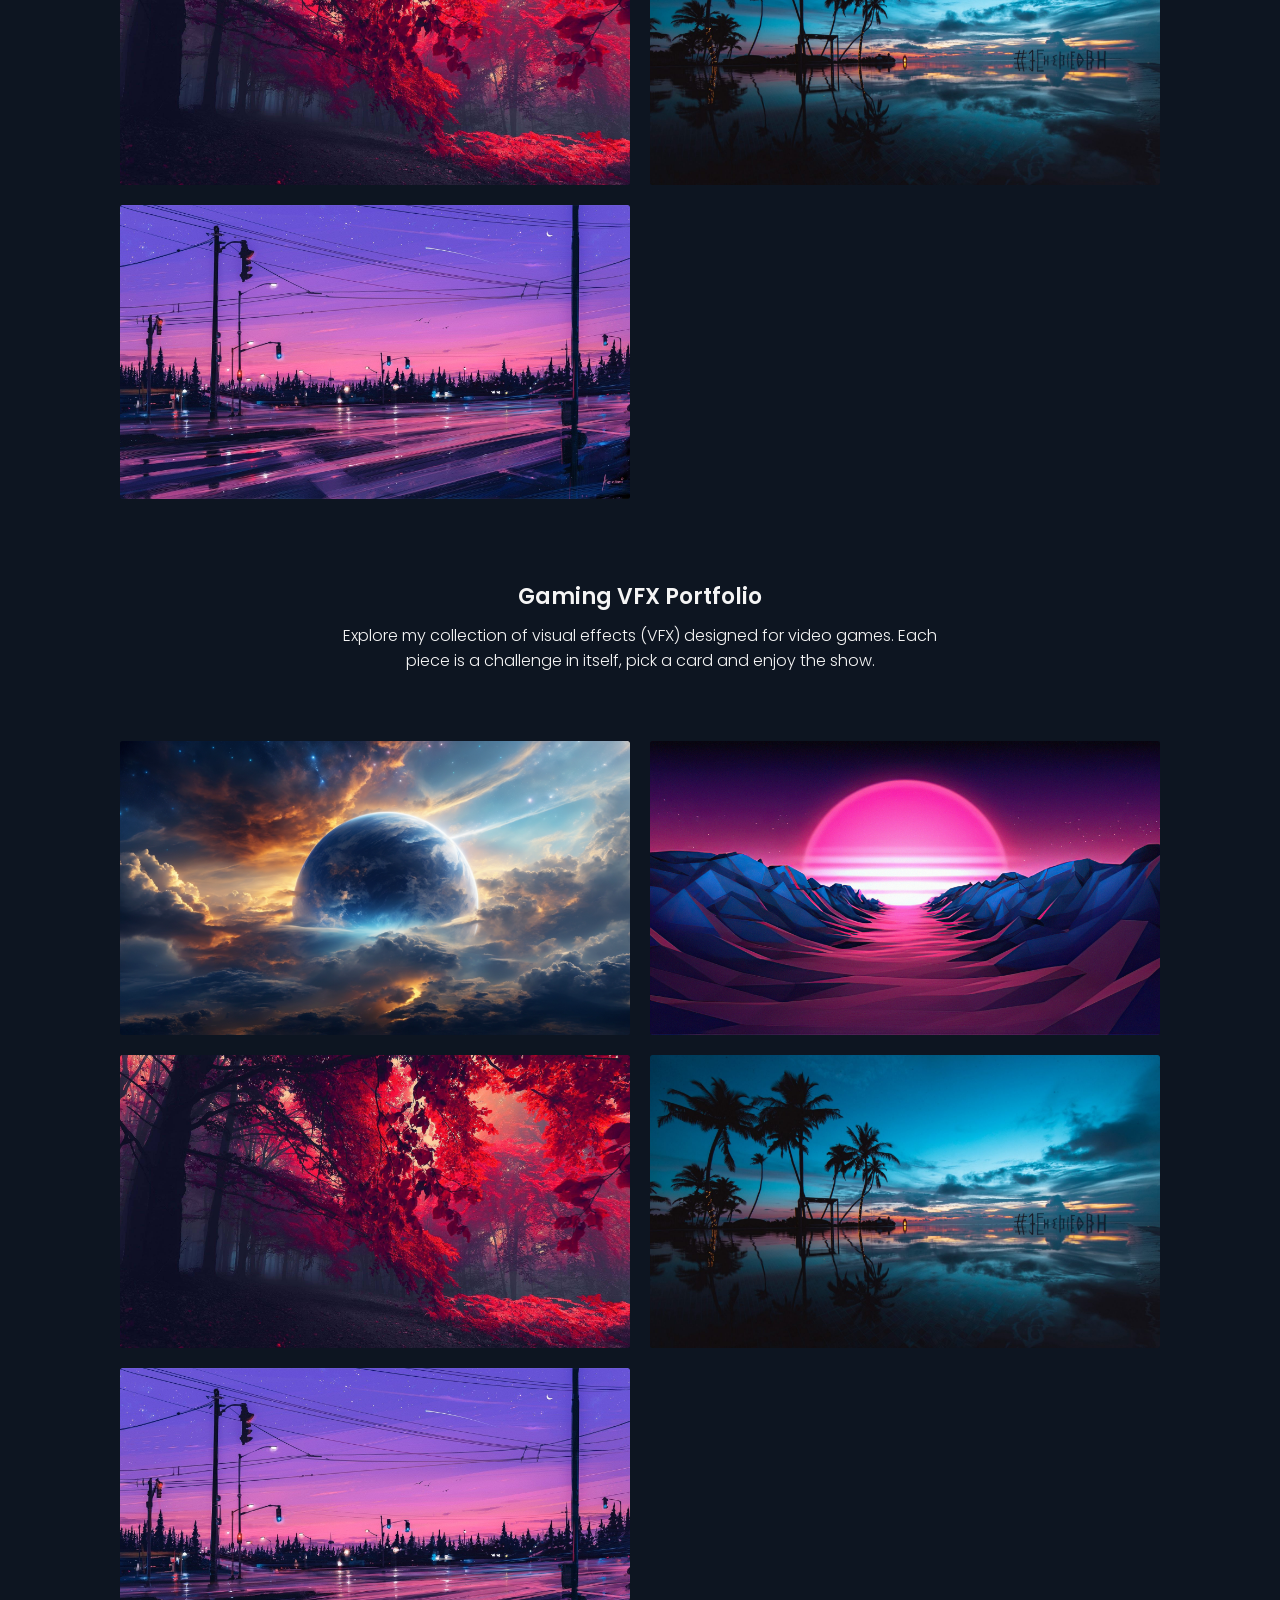
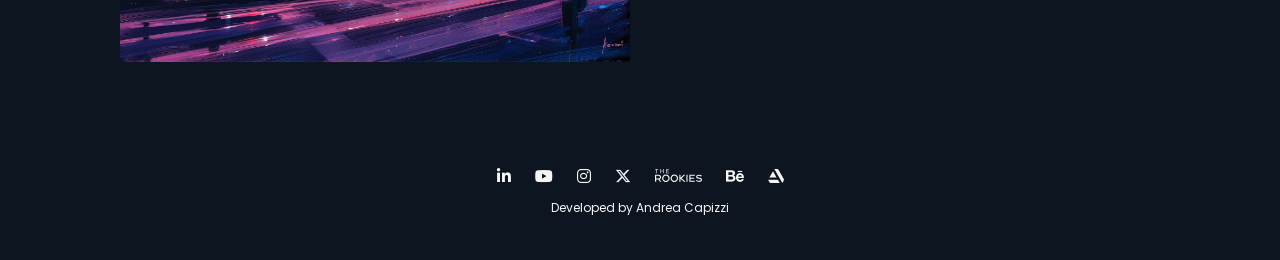
==== commit 4a5b2bd3: "Summary (required) (dio cane)" ====
--- a/index.html
+++ b/index.html
@@ -64,6 +64,83 @@
     <div class="spazio-sezioni">
       <h6>a</h6>
     </div>
+
+    <div class="container-paragrafi">
+      <h2 class="titolo-paragrafo">Gaming VFX Portfolio</h2>
+      <p class="paragrafo-articolo">
+        Explore my collection of visual effects (VFX) designed for video games. Each piece is a challenge in itself,
+        pick a card and enjoy the show.
+      </p>
+    </div>
+    <div class="grid">
+
+      <div class="image-container" onclick="window.location.href='template_progetto.html'">
+        <img src="img/home-cards/img-card-1.png" alt="Immagine 1">
+        <div class="hover-image">
+          <img src="img/home-cards/hov-gif-1.gif" alt="Overlay Image 1" loop>
+        </div>
+        <div class="overlay">
+          <h3>Blitzcrank</h3>
+          <p>MOBA</p>
+        </div>
+      </div>
+
+
+
+      <div class="image-container" onclick="window.location.href='altra_pagina.html'">
+        <img src="img/home-cards/img-card-2.jpg" alt="Immagine 2">
+        <div class="hover-image">
+          <img src="img/home-cards/hov-gif-2.gif" alt="Overlay Image 2" loop>
+        </div>
+        <div class="overlay">
+          <h3>Titolo Immagine 2</h3>
+          <p>Descrizione Immagine 2</p>
+        </div>
+      </div>
+
+      <div class="image-container" onclick="window.location.href='altra_pagina.html'">
+        <img src="img/home-cards/img-card-3.jpg" alt="Immagine 3">
+        <div class="hover-image">
+          <img src="img/home-cards/hov-gif-1.gif" alt="Overlay Image 3" loop>
+        </div>
+        <div class="overlay">
+          <h3>Titolo Immagine 3</h3>
+          <p>Descrizione Immagine 3</p>
+        </div>
+      </div>
+
+      <div class="image-container" onclick="window.location.href='altra_pagina.html'">
+        <img src="img/home-cards/img-card-4.jpg" alt="Immagine 4">
+        <div class="hover-image">
+          <img src="img/home-cards/hov-gif-1.gif" alt="Overlay Image 4" loop>
+        </div>
+        <div class="overlay">
+          <h3>Titolo Immagine 4</h3>
+          <p>Descrizione Immagine 4</p>
+        </div>
+      </div>
+
+      <div class="image-container" onclick="window.location.href='altra_pagina.html'">
+        <img src="img/home-cards/img-card-5.jpg" alt="Immagine 5">
+        <div class="hover-image">
+          <img src="img/home-cards/hov-gif-1.gif" alt="Overlay Image 5" loop>
+        </div>
+        <div class="overlay">
+          <h3>Titolo Immagine 5</h3>
+          <p>Descrizione Immagine 5</p>
+        </div>
+      </div>
+
+      <!-- Aggiungi altre immagini con la stessa struttura -->
+
+    </div>
+    
+
+    <div class="spazio-sezioni-3">
+      <h6>a</h6>
+    </div>
+
+
 
     <div class="container-paragrafi">
       <h2 class="titolo-paragrafo">Gaming VFX Portfolio</h2>
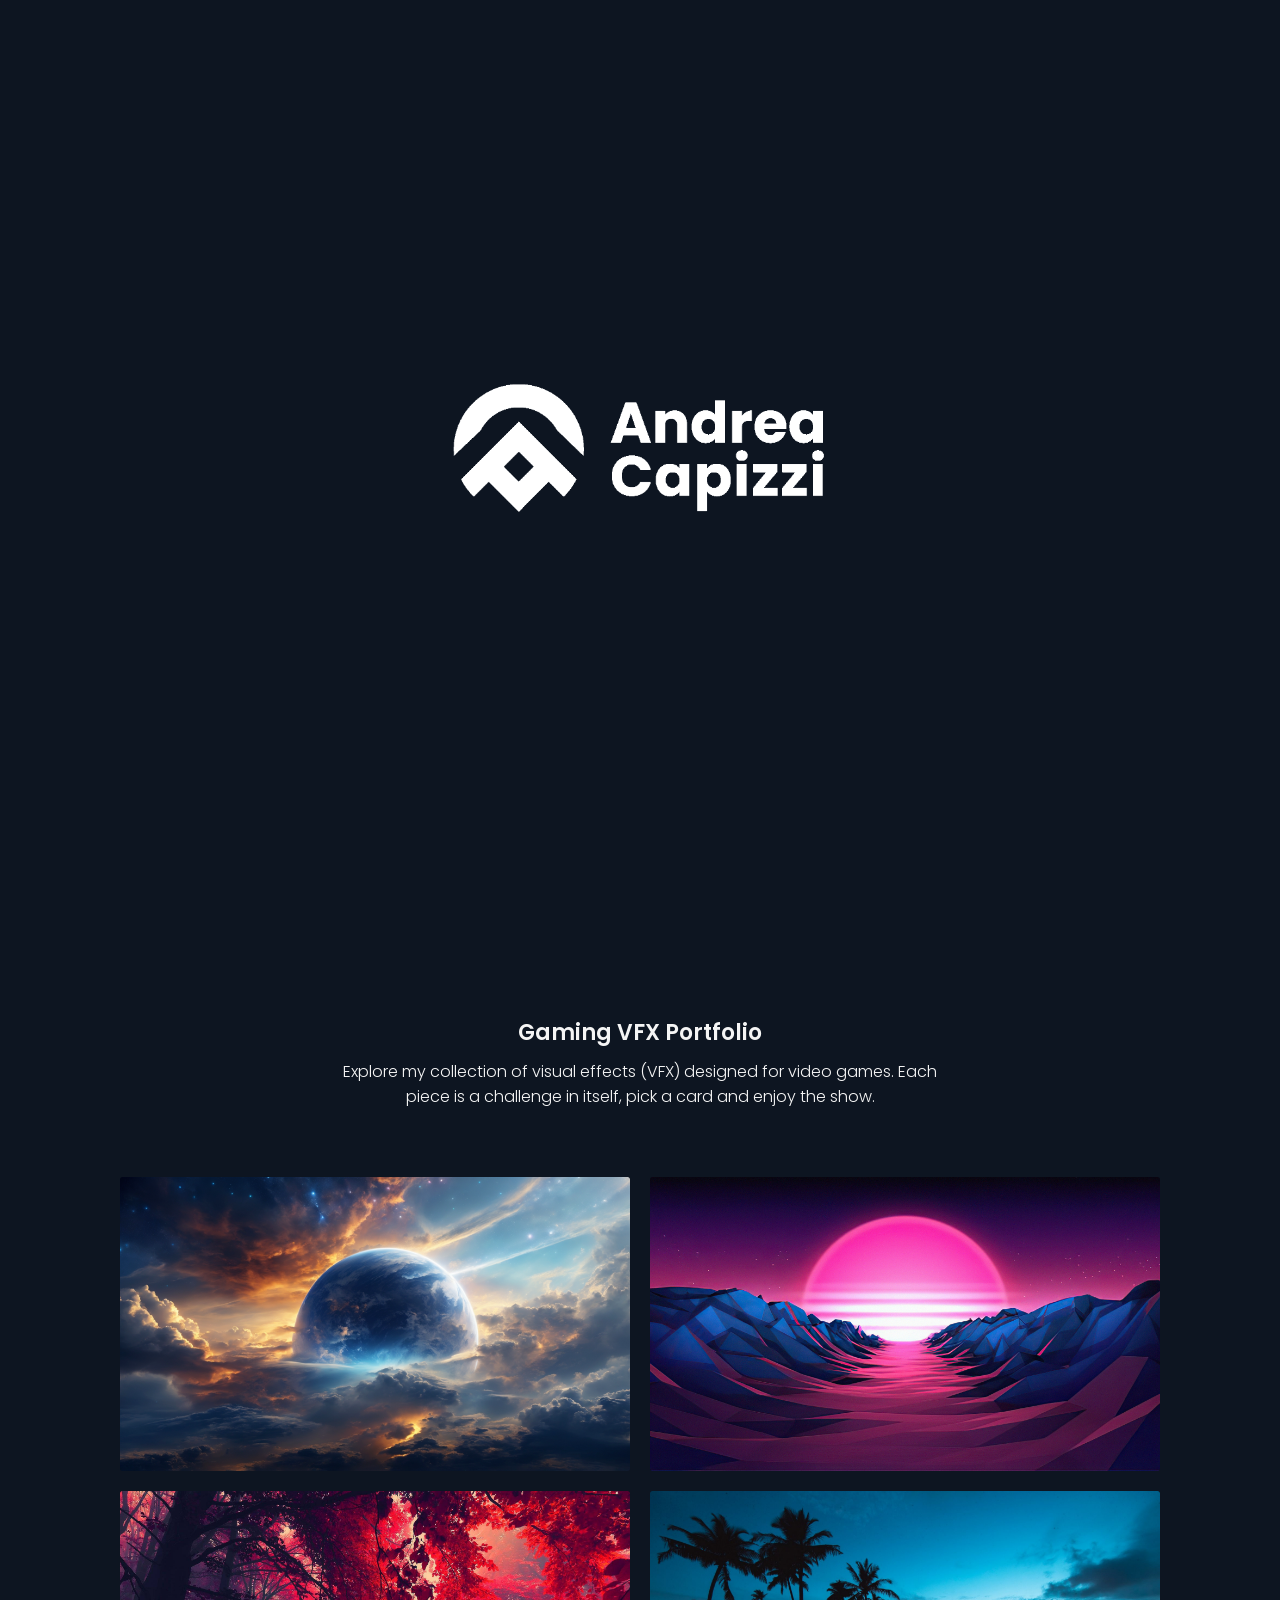
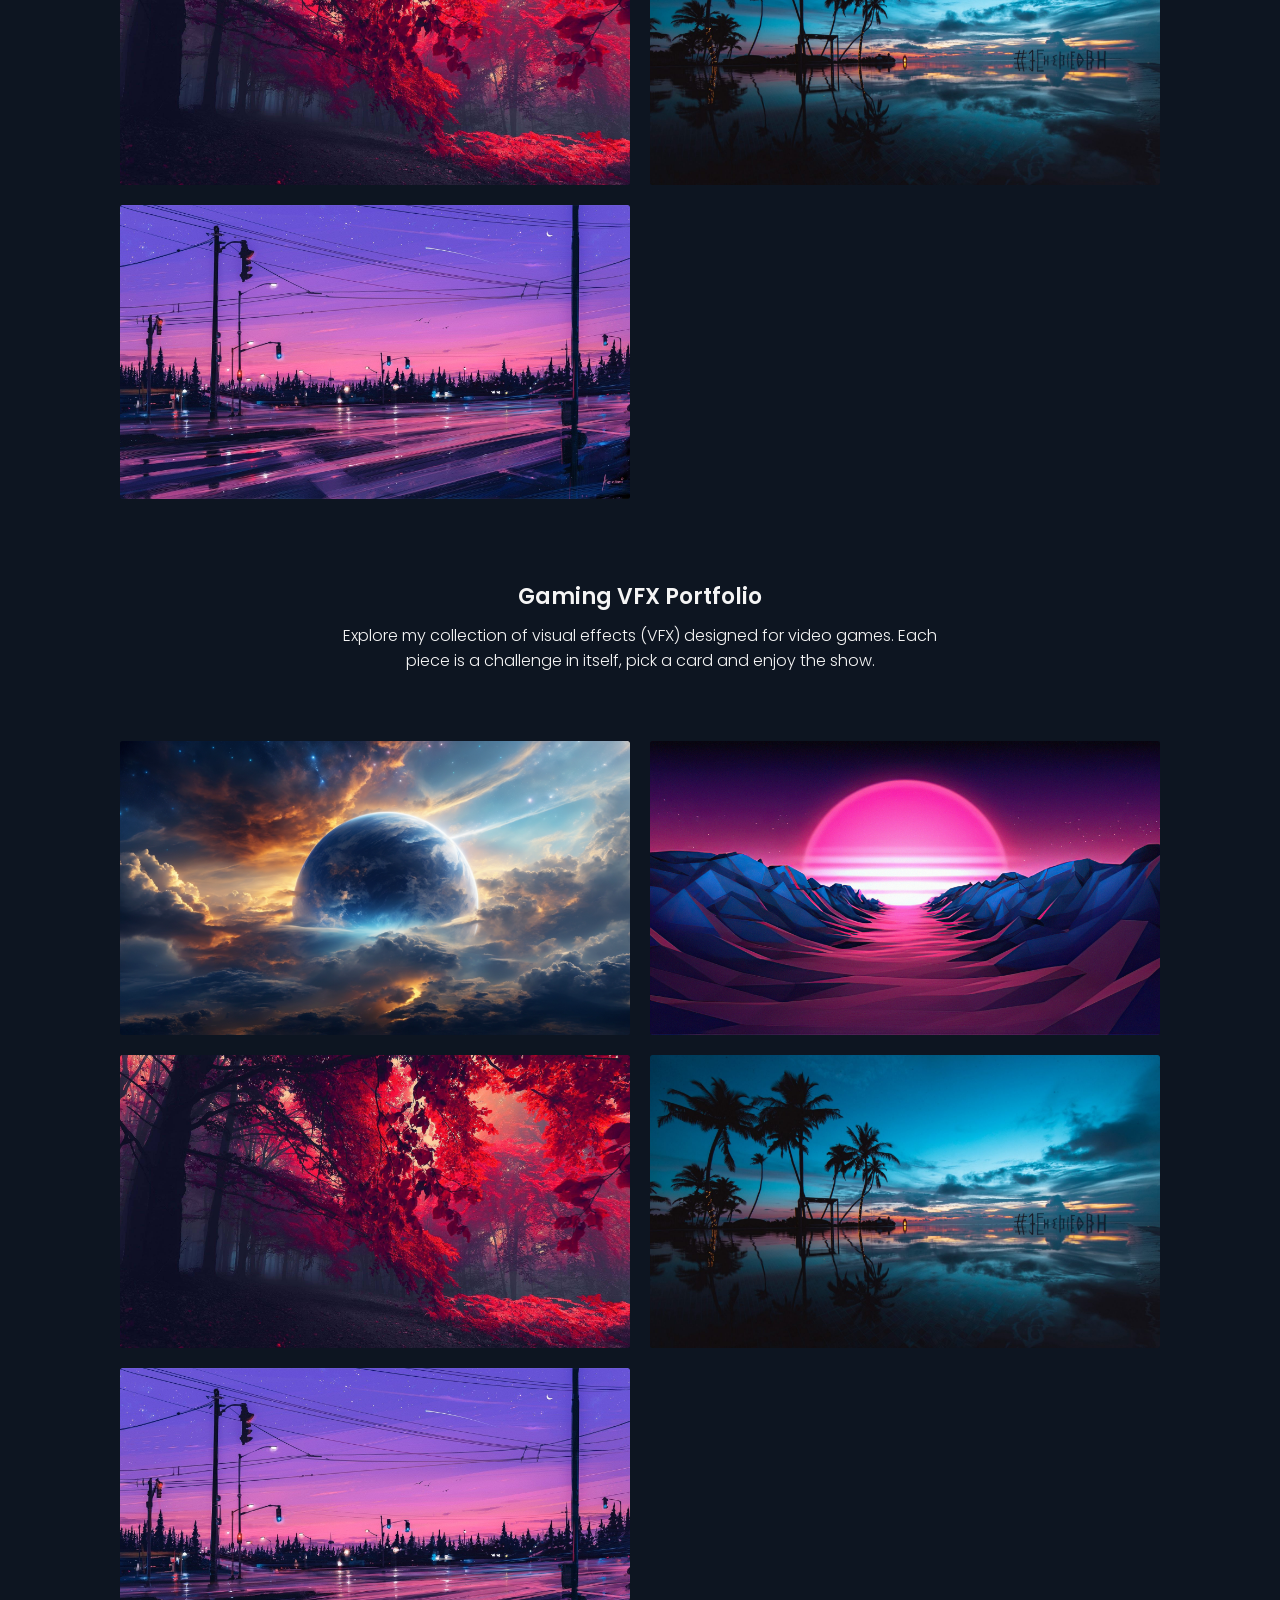
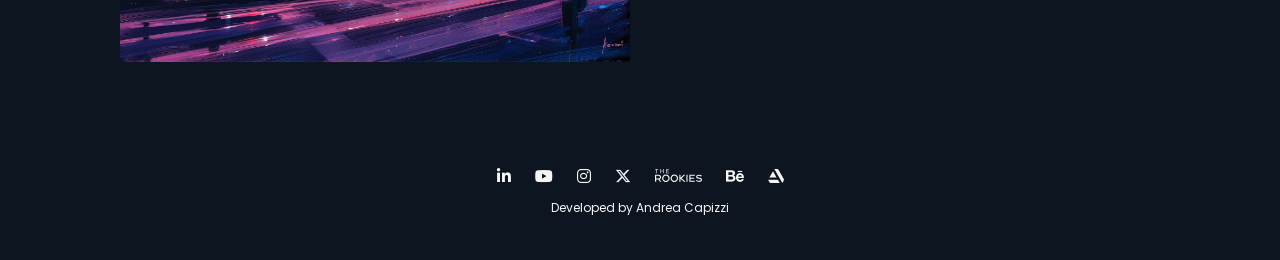
==== commit 32893171: "Update index.html" ====
--- a/index.html
+++ b/index.html
@@ -212,9 +212,11 @@
 
     </div>
 
+
     <div class="spazio-sezioni-3">
       <h6>a</h6>
     </div>
+
 
   </div>
   </div>
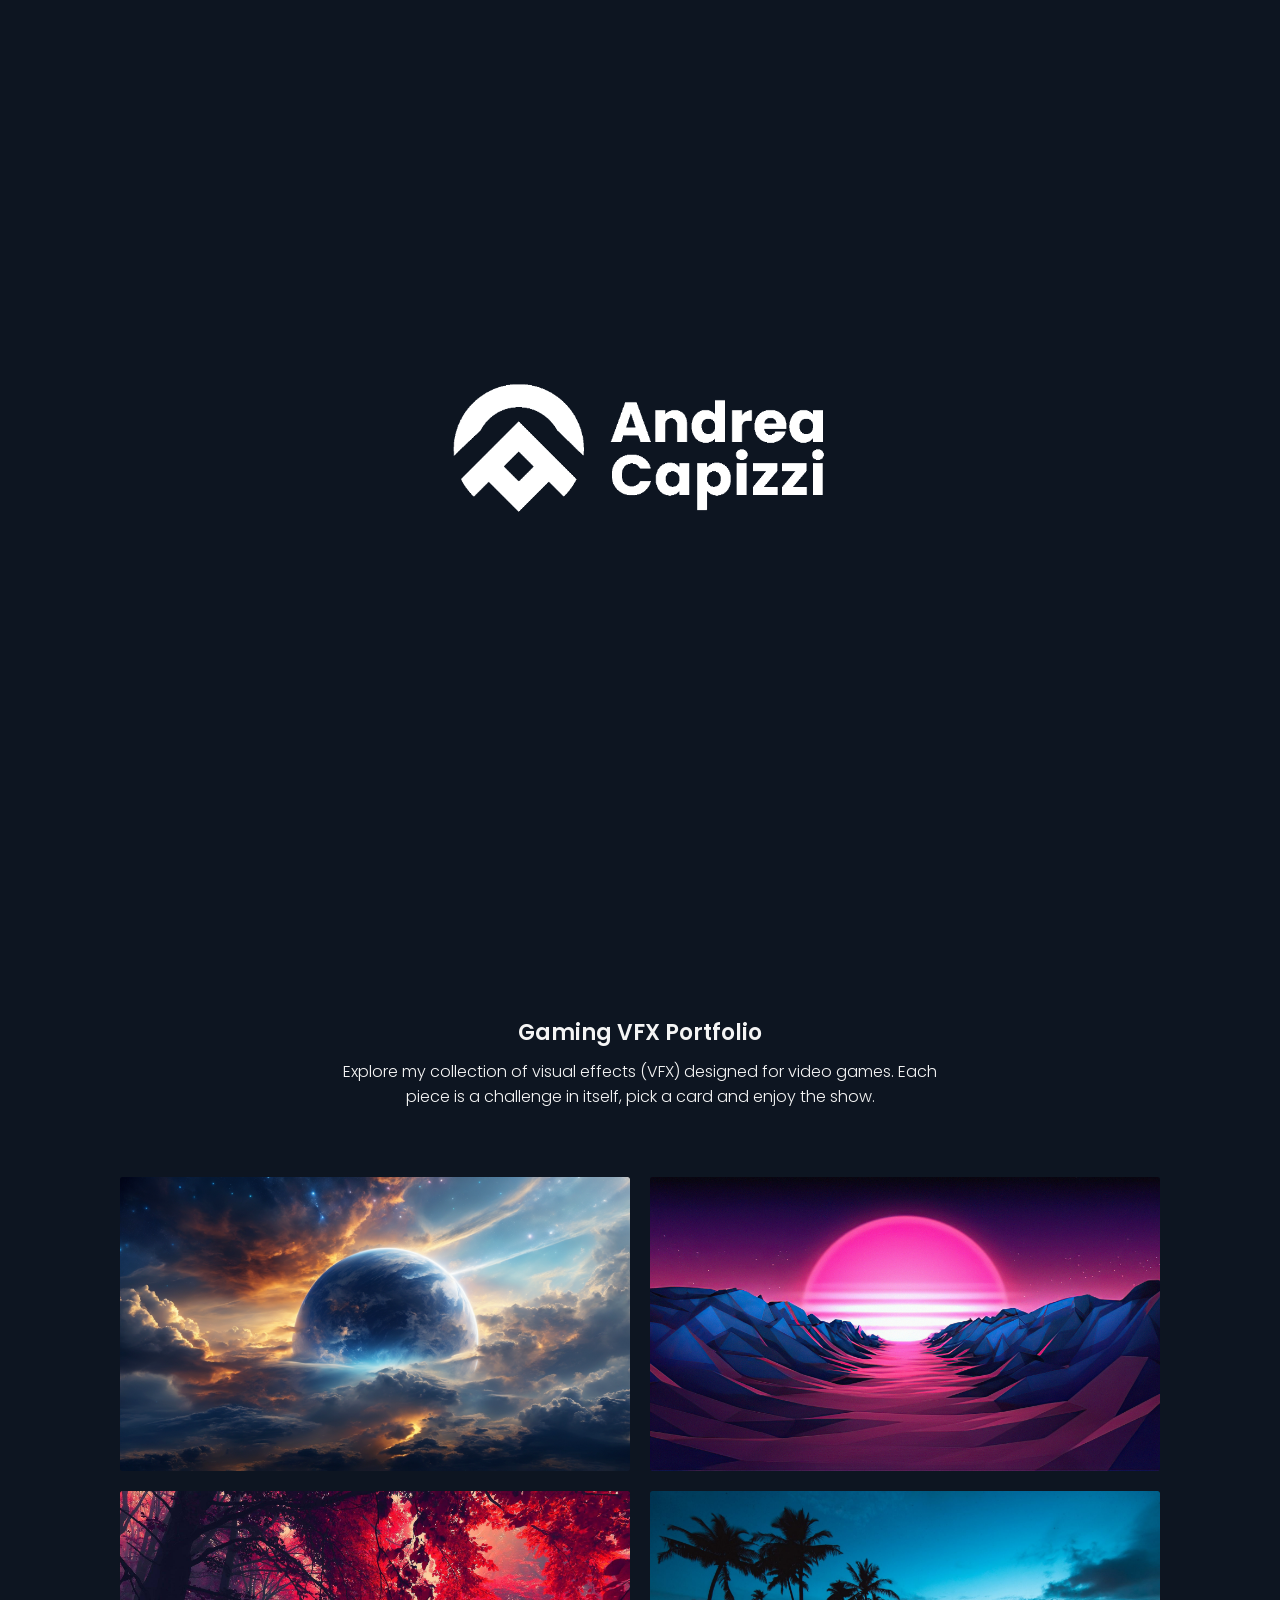
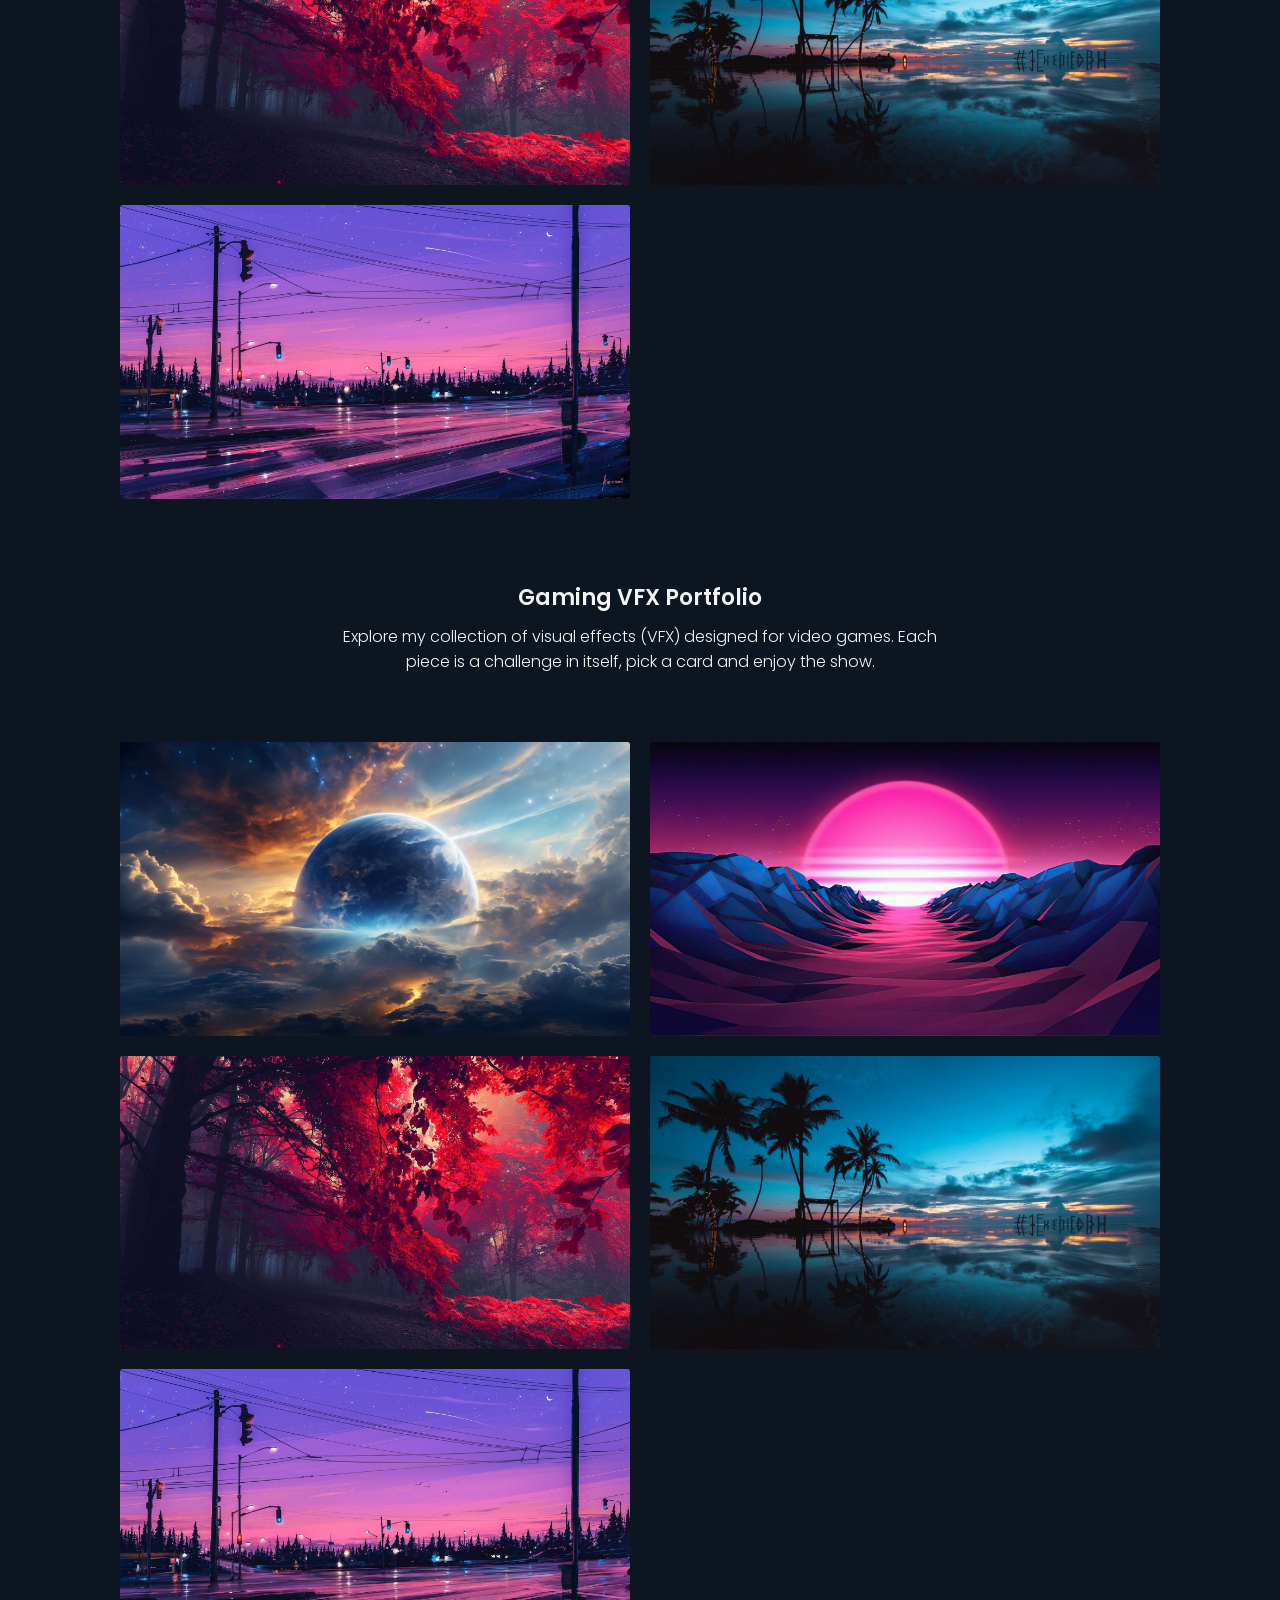
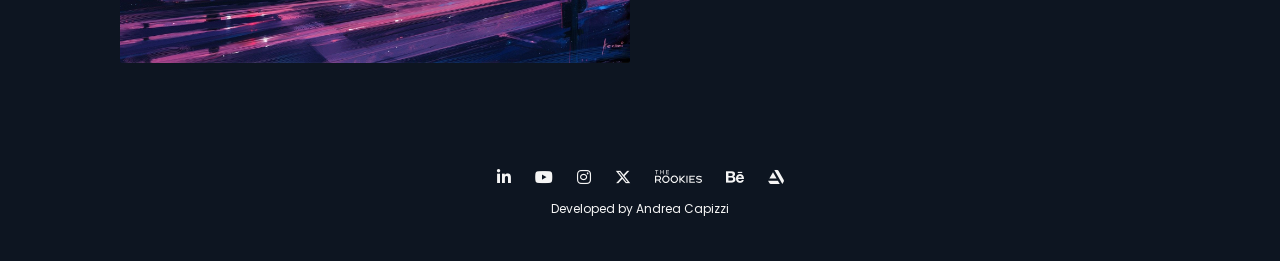
==== commit f23c071b: "spazio sezioni 5" ====
--- a/index.html
+++ b/index.html
@@ -134,7 +134,9 @@
       <!-- Aggiungi altre immagini con la stessa struttura -->
 
     </div>
-    
+    <div class="spazio-sezioni-5">
+      <h6>a</h6>
+    </div> 
 
     <div class="spazio-sezioni-3">
       <h6>a</h6>
--- a/style.css
+++ b/style.css
@@ -258,6 +258,18 @@
   opacity:0;
   user-select: none;
 }
+
+.spazio-sezioni-5{
+  /* background-color: red; */
+  margin-top: 0px;
+  margin-bottom: 0px;
+}
+
+.spazio-sezioni-5 h6{
+  font-size: 1px;
+  opacity:0;
+  user-select: none;
+}
   
 
 .grid {
@@ -491,6 +503,12 @@
       margin-top: 0px;
       margin-bottom: 0px;
     }
+
+    .spazio-sezioni-5{
+      /* background-color: red; */
+      margin-top: 7px;
+      margin-bottom: 7px;
+    }
   
   }
   
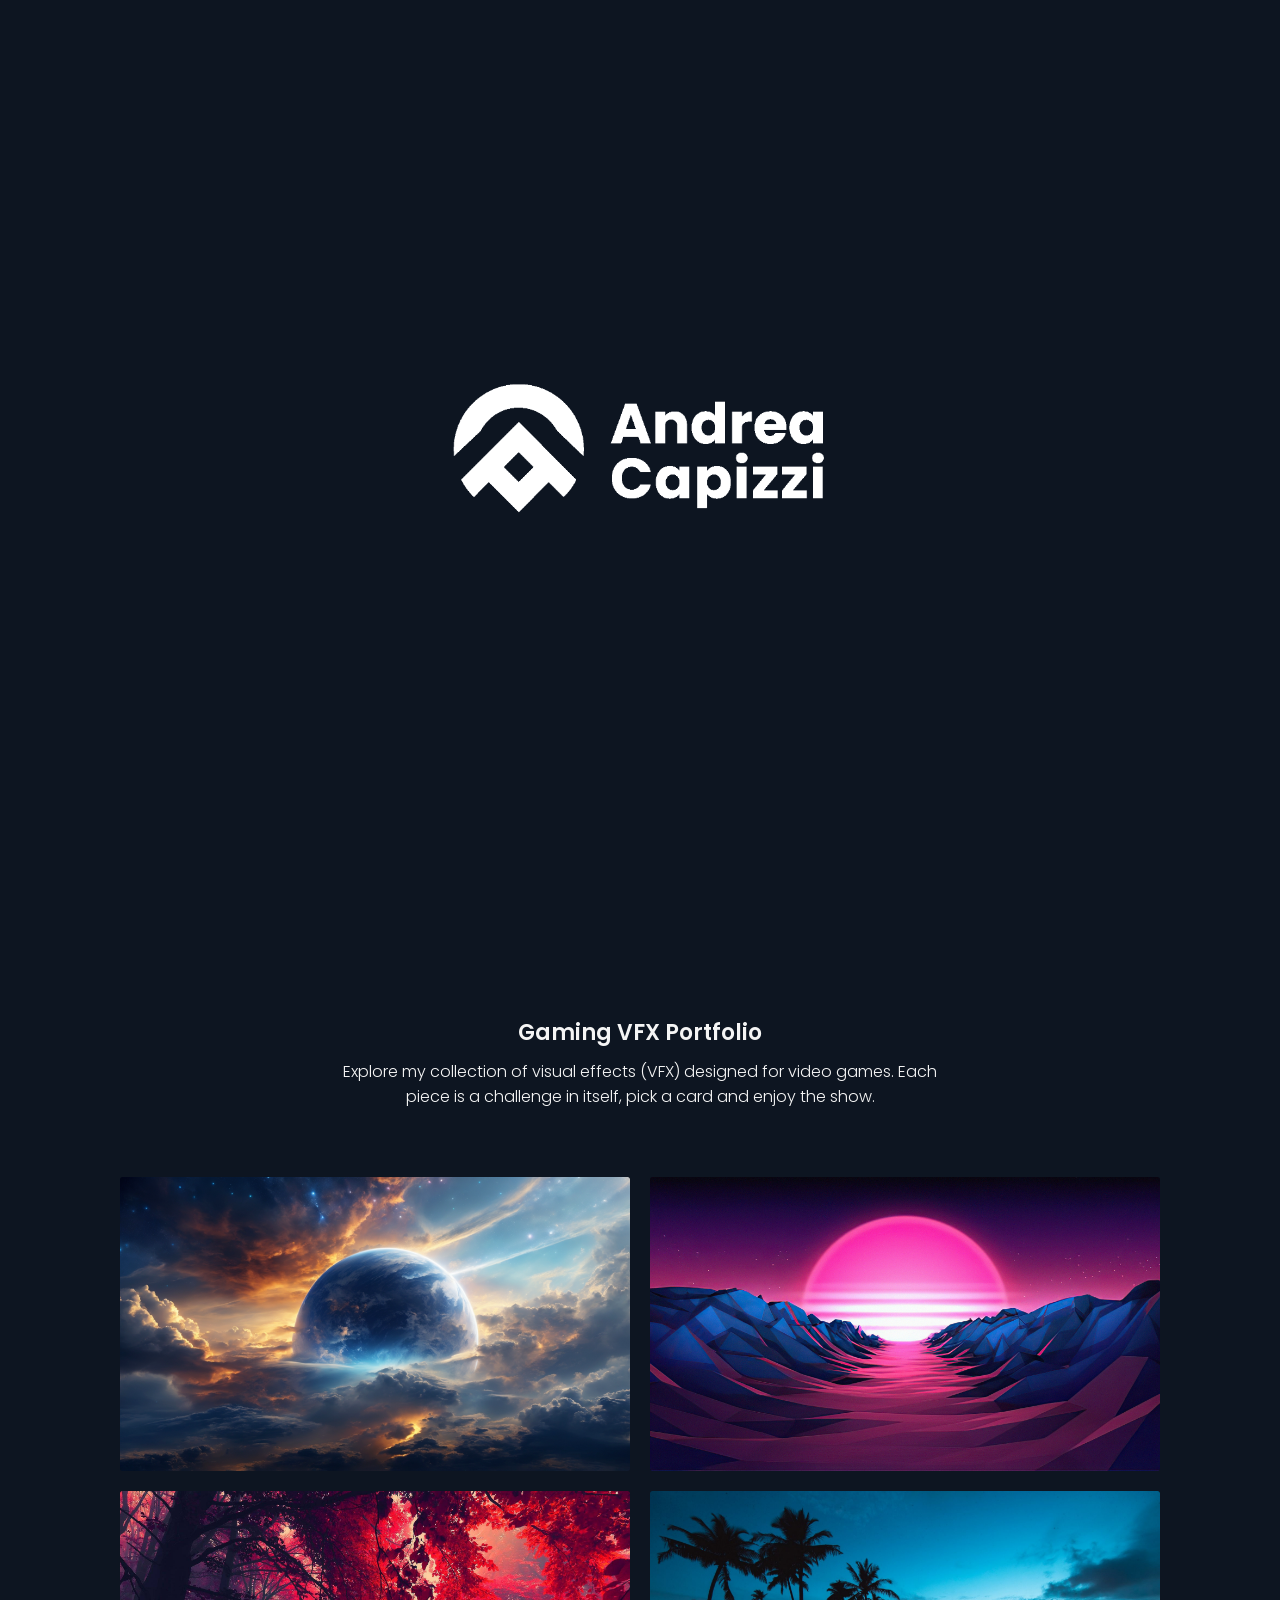
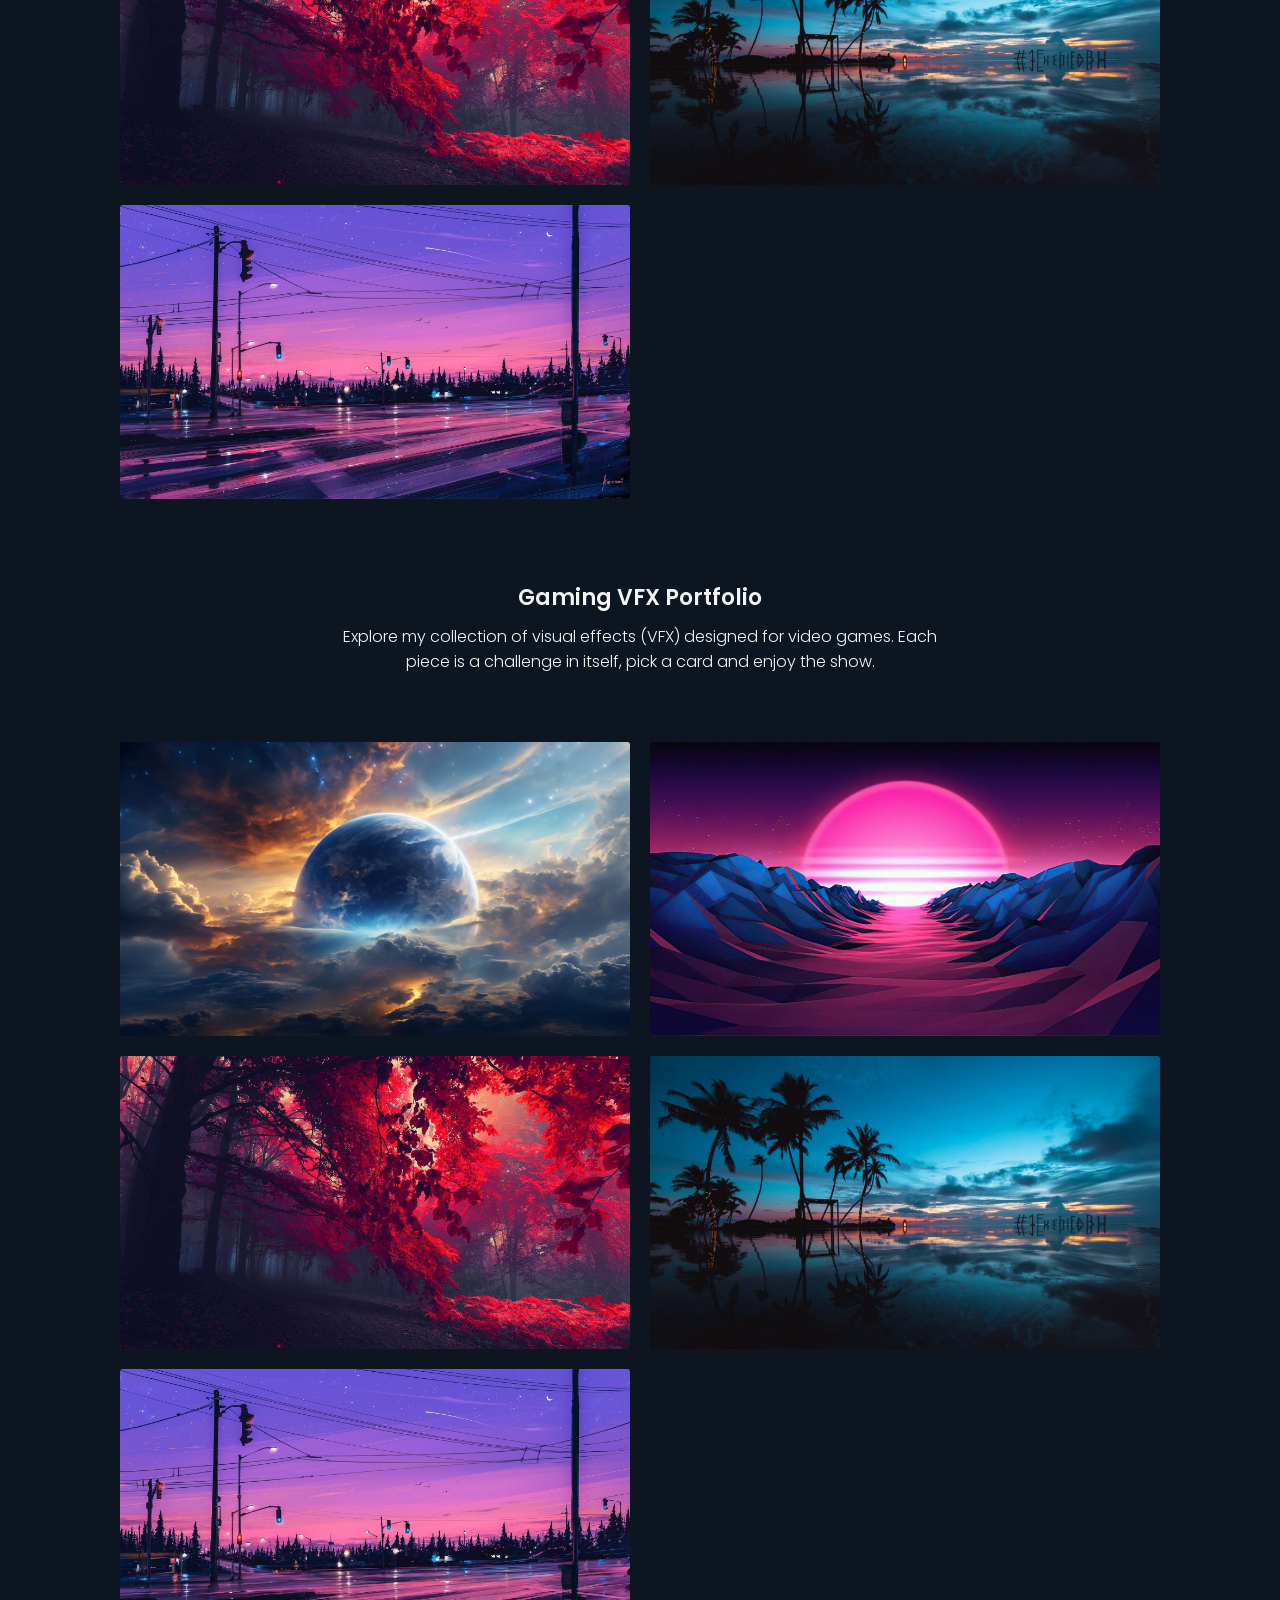
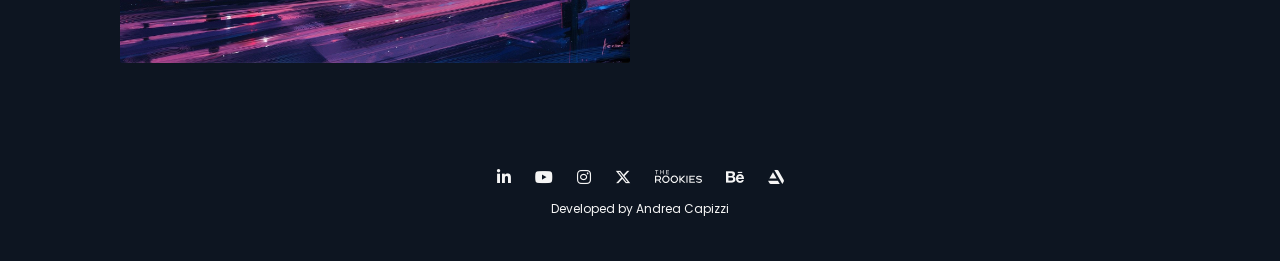
==== commit 8aecc518: "tentativo fix preloader 4" ====
--- a/index.html
+++ b/index.html
@@ -13,8 +13,8 @@
 <body>
 
   <div id="preloader">
-    <img src="logo_preloader_noloop1.gif" alt="Preloader">
-  </div>
+    <img id="preloader-img" src="logo_preloader_noloop1.gif" alt="Preloader">
+</div>
 
   <nav>
     <input type="checkbox" id="check">
--- a/style.css
+++ b/style.css
@@ -74,26 +74,40 @@
     display: none !important;
 }
 
-/* Custom Scrollbar */
-/* Width della scrollbar */
-* {
+/* barra di scorrimento custom */
+/* Width */
+::-webkit-scrollbar {
+  width: 6px;
+}
+
+*::-webkit-scrollbar-button {
+  display: none;
+}
+
+/* Track */
+::-webkit-scrollbar-track {
+  background: var(--white);
+}
+
+/* Handle */
+::-webkit-scrollbar-thumb {
+  background: var(--main-color);
+  border-radius: 0px;
+}
+
+/* Styling for Firefox */
+@supports (-moz-appearance: none) {
+  /* Width per Firefox */
+  * {
     scrollbar-width: thin;
+  }
+
+  /* Handle per Firefox */
+  * {
     scrollbar-color: var(--main-color) var(--white);
-}
-
-/* Track della scrollbar */
-*::-webkit-scrollbar {
-    width: 5px;
-}
-
-*::-webkit-scrollbar-track {
-    background-color: var(--white);
-}
-
-/* Thumb della scrollbar */
-*::-webkit-scrollbar-thumb {
-    background-color: var(--main-color);
-}
+  }
+}
+
 
 *{
   padding: 0;
@@ -270,6 +284,18 @@
   opacity:0;
   user-select: none;
 }
+
+.spazio-sezioni-8{
+  /* background-color: red; */
+  margin-top: 35px;
+  margin-bottom: 35px;
+}
+
+.spazio-sezioni-8 h6{
+  font-size: 1px;
+  opacity:0;
+  user-select: none;
+}
   
 
 .grid {
@@ -498,6 +524,8 @@
       margin-bottom: 20px;
     }
 
+    
+
     .spazio-sezioni-3{
       /* background-color: red; */
       margin-top: 0px;
@@ -506,8 +534,8 @@
 
     .spazio-sezioni-5{
       /* background-color: red; */
-      margin-top: 7px;
-      margin-bottom: 7px;
+      margin-top: 10px;
+      margin-bottom: 10px;
     }
   
   }
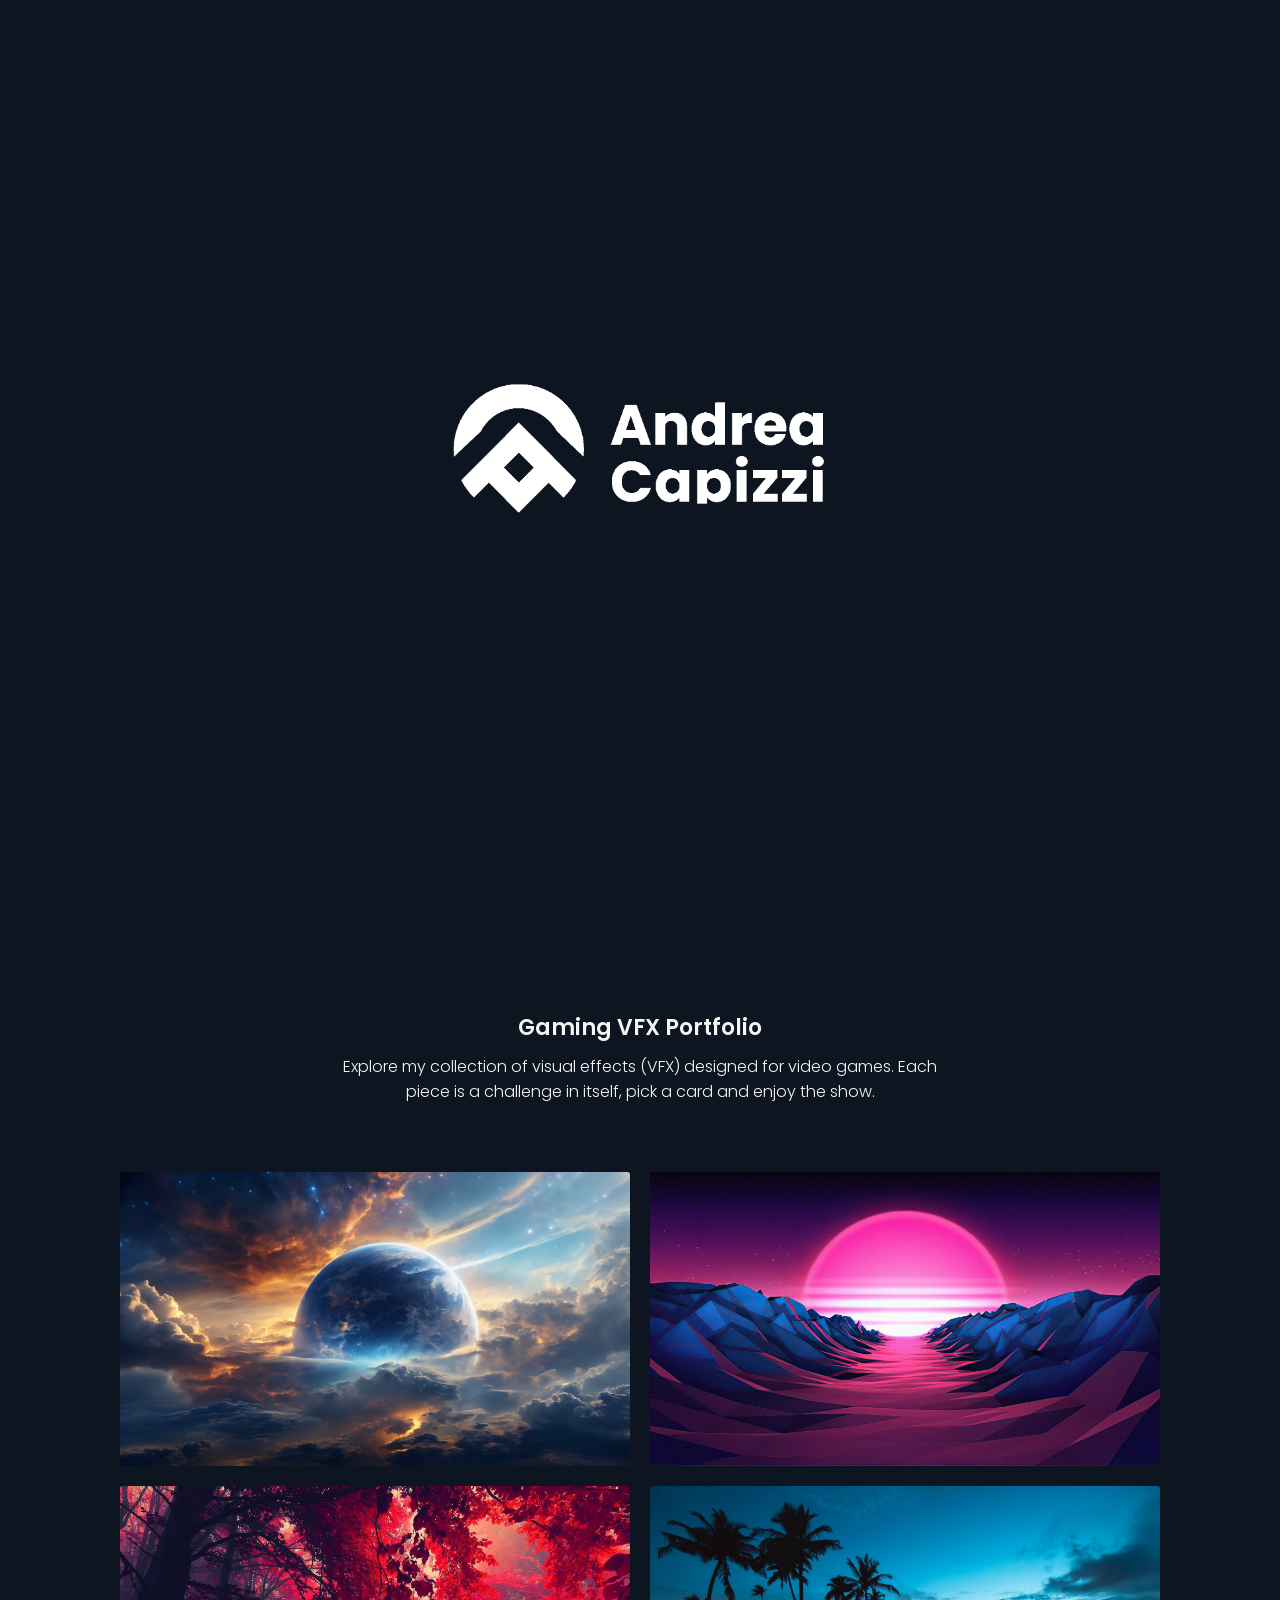
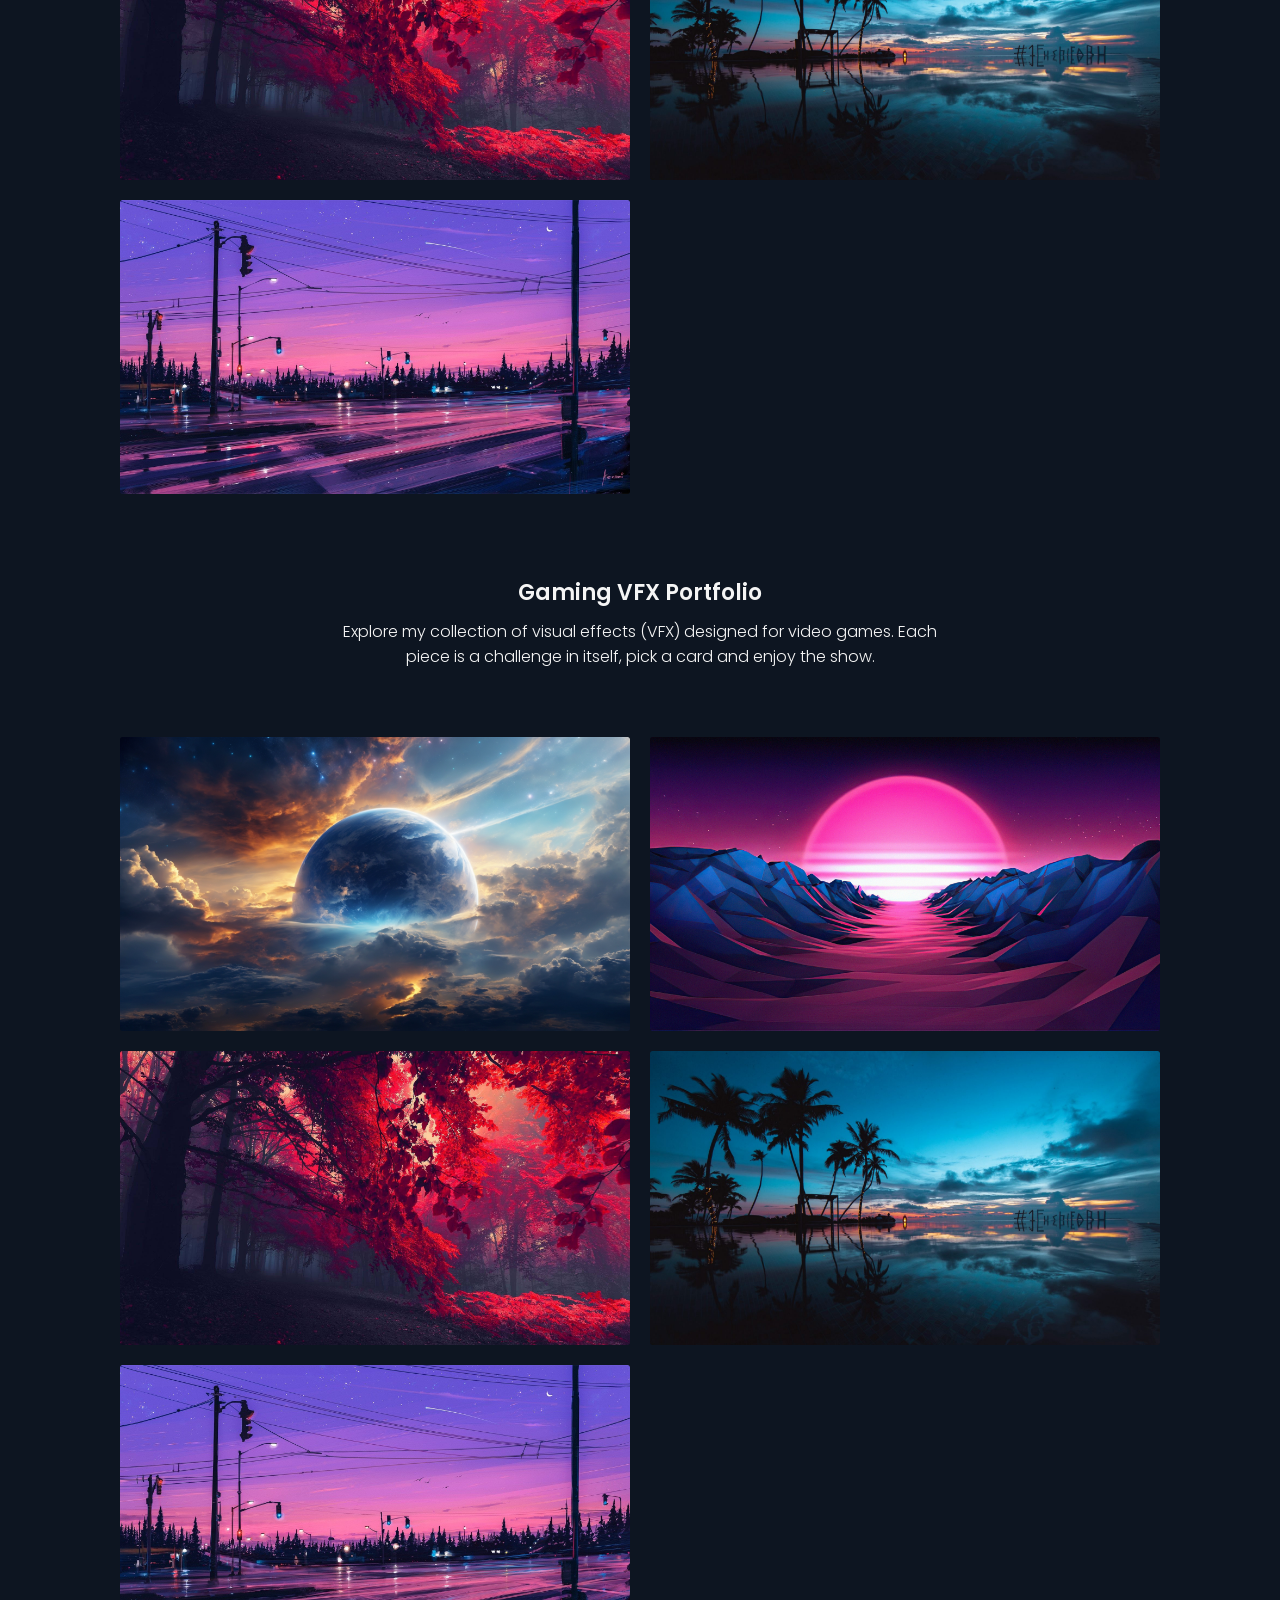
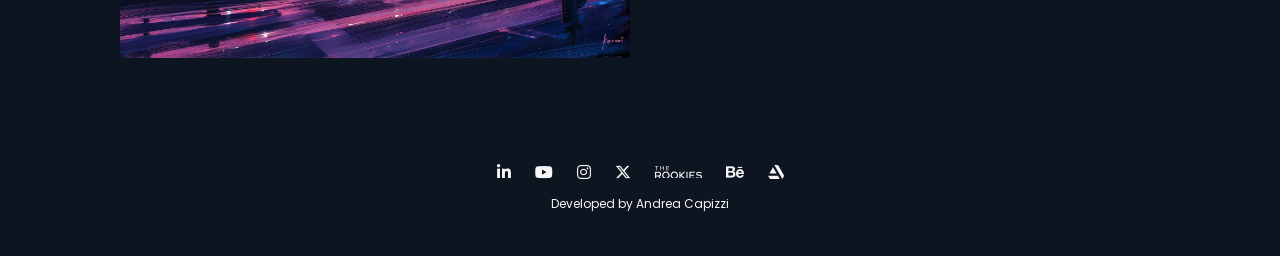
==== commit daef776d: "navbar final fix" ====
--- a/index.html
+++ b/index.html
@@ -12,25 +12,38 @@
 
 <body>
 
-  <div id="preloader">
+   <div id="preloader">
     <img id="preloader-img" src="logo_preloader_noloop1.gif" alt="Preloader">
-</div>
-
-  <nav>
-    <input type="checkbox" id="check">
-    <label for="check" class="checkbtn">
-      <div id="icon-toggle" class="fas fa-bars"></div>
-    </label>
-    <a href="index.html">
-        <svg id="logo" svg xmlns="http://www.w3.org/2000/svg" viewBox="0 0 584.39 199.29"><defs><style></style></defs><g id="Capizzi"><path class="cls-1" d="M254.32,132.9a28.81,28.81,0,0,1,11.27-11.4A32.66,32.66,0,0,1,282,117.41q11.22,0,19.22,5.93a28.42,28.42,0,0,1,10.68,16.16H295a13.7,13.7,0,0,0-5.34-6,15,15,0,0,0-7.86-2.07,14.7,14.7,0,0,0-11.5,4.94q-4.4,4.94-4.4,13.2t4.4,13.2a14.66,14.66,0,0,0,11.5,4.94,15,15,0,0,0,7.86-2.06,13.67,13.67,0,0,0,5.34-6h16.88a28.19,28.19,0,0,1-10.68,16.12q-8,5.88-19.22,5.88a32.75,32.75,0,0,1-16.39-4.08,29,29,0,0,1-11.27-11.36,36.29,36.29,0,0,1,0-33.28Z" transform="translate(-0.96 -9.33)"/><path class="cls-1" d="M322.8,142.47a21.71,21.71,0,0,1,7.94-9A20.75,20.75,0,0,1,342,130.34a19.29,19.29,0,0,1,9.3,2.16,15.91,15.91,0,0,1,6.15,5.66v-7.1h15.35v50.12H357.42v-7.1a16.62,16.62,0,0,1-6.24,5.66,19.29,19.29,0,0,1-9.3,2.15,20.45,20.45,0,0,1-11.14-3.18,22,22,0,0,1-7.94-9.08,33,33,0,0,1,0-27.16Zm31.43,4.58a10.81,10.81,0,0,0-15.54-.05q-3.18,3.28-3.19,9t3.19,9.11a10.7,10.7,0,0,0,15.54.05q3.18-3.31,3.19-9.07T354.23,147.05Z" transform="translate(-0.96 -9.33)"/><path class="cls-1" d="M407.08,132.5a19,19,0,0,1,9.25-2.16,20.75,20.75,0,0,1,11.23,3.15,21.8,21.8,0,0,1,7.95,9,33.14,33.14,0,0,1,0,27.16,22.09,22.09,0,0,1-7.95,9.08,20.6,20.6,0,0,1-11.23,3.18,19,19,0,0,1-9.2-2.15,16.87,16.87,0,0,1-6.25-5.57v30.9H385.53v-74h15.35v7.1A16.73,16.73,0,0,1,407.08,132.5ZM419.61,147a10.56,10.56,0,0,0-7.86-3.27,10.35,10.35,0,0,0-7.77,3.32q-3.18,3.31-3.19,9.07t3.19,9.07a10.76,10.76,0,0,0,15.59-.05q3.23-3.36,3.23-9.11T419.61,147Z" transform="translate(-0.96 -9.33)"/><path class="cls-1" d="M449.25,123.47a7.68,7.68,0,0,1-2.56-5.88,7.79,7.79,0,0,1,2.56-6,10.22,10.22,0,0,1,13.11,0,7.83,7.83,0,0,1,2.56,6,7.71,7.71,0,0,1-2.56,5.88,10.22,10.22,0,0,1-13.11,0Zm14.23,7.59v50.12H448.12V131.06Z" transform="translate(-0.96 -9.33)"/><path class="cls-1" d="M490.6,168.51h21.74v12.67H473.45V169l20.84-25.23H473.63V131.06h38.26v12.22Z" transform="translate(-0.96 -9.33)"/><path class="cls-1" d="M536.76,168.51H558.5v12.67H519.61V169l20.84-25.23H519.79V131.06h38.26v12.22Z" transform="translate(-0.96 -9.33)"/><path class="cls-1" d="M569.68,123.47a7.68,7.68,0,0,1-2.56-5.88,7.79,7.79,0,0,1,2.56-6,10.22,10.22,0,0,1,13.11,0,7.79,7.79,0,0,1,2.56,6,7.68,7.68,0,0,1-2.56,5.88,10.22,10.22,0,0,1-13.11,0Zm14.23,7.59v50.12H568.55V131.06Z" transform="translate(-0.96 -9.33)"/></g><g id="Andrea"><path class="cls-1" d="M292.13,87.94H268.6l-3.77,11.13H248.75l22.81-63h17.78l22.81,63H295.9Zm-3.95-11.86L280.36,53l-7.72,23.08Z" transform="translate(-0.96 -9.33)"/><path class="cls-1" d="M363.66,54.12q5.25,5.72,5.25,15.67V99.07H353.65V71.86c0-3.35-.87-6-2.61-7.81a10.19,10.19,0,0,0-14,0c-1.74,1.85-2.6,4.46-2.6,7.81V99.07H319.07V49h15.36V55.6a16.22,16.22,0,0,1,6.28-5.25,20,20,0,0,1,8.9-1.93Q358.4,48.42,363.66,54.12Z" transform="translate(-0.96 -9.33)"/><path class="cls-1" d="M379.47,60.36a21.77,21.77,0,0,1,7.94-9,20.83,20.83,0,0,1,11.23-3.14,19.73,19.73,0,0,1,9,2.07,16.46,16.46,0,0,1,6.42,5.56V32.61h15.36V99.07H414.09V91.89a15.75,15.75,0,0,1-6.15,5.75,19.4,19.4,0,0,1-9.3,2.15,20.53,20.53,0,0,1-11.23-3.19,22,22,0,0,1-7.94-9.07,30.15,30.15,0,0,1-2.92-13.6A30,30,0,0,1,379.47,60.36Zm31.43,4.58a10.8,10.8,0,0,0-15.54,0c-2.12,2.19-3.19,5.19-3.19,9s1.07,6.87,3.19,9.11a10.7,10.7,0,0,0,15.54,0q3.18-3.33,3.19-9.07T410.9,64.94Z" transform="translate(-0.96 -9.33)"/><path class="cls-1" d="M462.67,50.8a17.37,17.37,0,0,1,9-2.38V64.68h-4.23q-5.74,0-8.62,2.46t-2.87,8.67V99.07H440.58V49h15.36v8.35A20.29,20.29,0,0,1,462.67,50.8Z" transform="translate(-0.96 -9.33)"/><path class="cls-1" d="M526,77.7H491.23a10.44,10.44,0,0,0,3,7.14,9.23,9.23,0,0,0,6.51,2.47q5.75,0,8-4.85h16.34a22.56,22.56,0,0,1-4.53,8.89,22.87,22.87,0,0,1-8.22,6.2,26.54,26.54,0,0,1-11.05,2.24,26.92,26.92,0,0,1-13.11-3.14,22.37,22.37,0,0,1-9-9A27.69,27.69,0,0,1,476,74a28.16,28.16,0,0,1,3.19-13.66,22.15,22.15,0,0,1,8.94-9,27.11,27.11,0,0,1,13.2-3.14,26.84,26.84,0,0,1,12.93,3A22,22,0,0,1,523.07,60a26.55,26.55,0,0,1,3.19,13.21A39.25,39.25,0,0,1,526,77.7Zm-15.45-8.53a7.92,7.92,0,0,0-2.69-6.29,9.91,9.91,0,0,0-6.74-2.34,9.73,9.73,0,0,0-6.51,2.25,10,10,0,0,0-3.28,6.38Z" transform="translate(-0.96 -9.33)"/><path class="cls-1" d="M534.21,60.36a21.77,21.77,0,0,1,7.94-9,20.83,20.83,0,0,1,11.23-3.14,19.29,19.29,0,0,1,9.3,2.16,15.89,15.89,0,0,1,6.15,5.65V49h15.35V99.07H568.83V92a16.71,16.71,0,0,1-6.24,5.66,19.4,19.4,0,0,1-9.3,2.15,20.37,20.37,0,0,1-11.14-3.19,22,22,0,0,1-7.94-9.07,30.15,30.15,0,0,1-2.92-13.6A30,30,0,0,1,534.21,60.36Zm31.43,4.58a10.8,10.8,0,0,0-15.54,0c-2.12,2.19-3.19,5.19-3.19,9S548,80.8,550.1,83a10.7,10.7,0,0,0,15.54,0q3.18-3.33,3.19-9.07T565.64,64.94Z" transform="translate(-0.96 -9.33)"/></g><g id="A"><path id="A-2" data-name="A" class="cls-2" d="M194.43,157.28l-10.15-10.14-9.84-9.85-5.39-5.38-18.39-18.39L126.88,89.74,117,79.89,103.11,66h0L89.18,79.89l-9.85,9.85L55.55,113.52,37.16,131.91l-5.39,5.38-9.85,9.85L11.78,157.28A102.36,102.36,0,0,0,31.9,184.71l4-3.94,19.36-19.36.34-.34,5,5,14.74,14.74,4.08,4.08,23.77,23.77h0l23.77-23.77,4.08-4.08L145.7,166l5-5,.34.34,19.36,19.36,3.95,3.94A102.57,102.57,0,0,0,194.43,157.28ZM117,147.14,103.1,161.07,89.18,147.14l-9.85-9.85,23.77-23.77,23.78,23.77Z" transform="translate(-0.96 -9.33)"/></g><g id="C"><path id="C-2" data-name="C" class="cls-2" d="M128.22,12.45c-.86-.22-1.74-.43-2.61-.63l-1.46-.31c-1.06-.23-2.12-.43-3.18-.62l-1.46-.24c-1-.18-2-.31-3-.45l-.44-.06c-1.25-.16-2.51-.29-3.78-.4l-.72-.06q-1.87-.15-3.78-.24l-.66,0c-1.33-.05-2.65-.08-4-.08h0c-1.33,0-2.66,0-4,.08l-.66,0c-1.27.06-2.53.14-3.79.24L94,9.74c-1.27.11-2.54.24-3.8.4l-.43.06c-1,.14-2,.26-3,.43l-1.53.26c-1.07.19-2.14.4-3.2.62l-1.43.31c-.9.2-1.8.42-2.7.64a102.19,102.19,0,0,0-77,99c0,2.93.13,5.83.37,8.7L8,113.52,31.77,89.74l9.85-9.85.92-.92A69.19,69.19,0,0,1,70.21,51.3a68.06,68.06,0,0,1,11.75-5l1.1-.34a69.35,69.35,0,0,1,40.09,0l1.1.34a68.06,68.06,0,0,1,11.75,5A69.19,69.19,0,0,1,163.67,79l.92.92,9.85,9.85,23.77,23.78,6.67,6.66c.24-2.87.37-5.77.37-8.7A102.18,102.18,0,0,0,128.22,12.45Z" transform="translate(-0.96 -9.33)"/></g></svg></a>
-
-    </a>
-    <ul>
-      <li><a class="active" href="index.html">Home</a></li>
-      <li><a href="about_me.html">About Me</a></li>
-      <li><a href="contact.html">Contact</a></li>
-    </ul>
-  </nav>
+  </div> 
+
+    <!-- Navbar, og dev:oziavci, andrea capizzi's custom version -->
+    <div class="nav-container pt-4">
+      <div class="logo">
+        <a href="index.html">
+            <svg id="logo" svg xmlns="http://www.w3.org/2000/svg" viewBox="0 0 584.39 199.29"><defs><style></style></defs><g id="Capizzi"><path class="cls-1" d="M254.32,132.9a28.81,28.81,0,0,1,11.27-11.4A32.66,32.66,0,0,1,282,117.41q11.22,0,19.22,5.93a28.42,28.42,0,0,1,10.68,16.16H295a13.7,13.7,0,0,0-5.34-6,15,15,0,0,0-7.86-2.07,14.7,14.7,0,0,0-11.5,4.94q-4.4,4.94-4.4,13.2t4.4,13.2a14.66,14.66,0,0,0,11.5,4.94,15,15,0,0,0,7.86-2.06,13.67,13.67,0,0,0,5.34-6h16.88a28.19,28.19,0,0,1-10.68,16.12q-8,5.88-19.22,5.88a32.75,32.75,0,0,1-16.39-4.08,29,29,0,0,1-11.27-11.36,36.29,36.29,0,0,1,0-33.28Z" transform="translate(-0.96 -9.33)"/><path class="cls-1" d="M322.8,142.47a21.71,21.71,0,0,1,7.94-9A20.75,20.75,0,0,1,342,130.34a19.29,19.29,0,0,1,9.3,2.16,15.91,15.91,0,0,1,6.15,5.66v-7.1h15.35v50.12H357.42v-7.1a16.62,16.62,0,0,1-6.24,5.66,19.29,19.29,0,0,1-9.3,2.15,20.45,20.45,0,0,1-11.14-3.18,22,22,0,0,1-7.94-9.08,33,33,0,0,1,0-27.16Zm31.43,4.58a10.81,10.81,0,0,0-15.54-.05q-3.18,3.28-3.19,9t3.19,9.11a10.7,10.7,0,0,0,15.54.05q3.18-3.31,3.19-9.07T354.23,147.05Z" transform="translate(-0.96 -9.33)"/><path class="cls-1" d="M407.08,132.5a19,19,0,0,1,9.25-2.16,20.75,20.75,0,0,1,11.23,3.15,21.8,21.8,0,0,1,7.95,9,33.14,33.14,0,0,1,0,27.16,22.09,22.09,0,0,1-7.95,9.08,20.6,20.6,0,0,1-11.23,3.18,19,19,0,0,1-9.2-2.15,16.87,16.87,0,0,1-6.25-5.57v30.9H385.53v-74h15.35v7.1A16.73,16.73,0,0,1,407.08,132.5ZM419.61,147a10.56,10.56,0,0,0-7.86-3.27,10.35,10.35,0,0,0-7.77,3.32q-3.18,3.31-3.19,9.07t3.19,9.07a10.76,10.76,0,0,0,15.59-.05q3.23-3.36,3.23-9.11T419.61,147Z" transform="translate(-0.96 -9.33)"/><path class="cls-1" d="M449.25,123.47a7.68,7.68,0,0,1-2.56-5.88,7.79,7.79,0,0,1,2.56-6,10.22,10.22,0,0,1,13.11,0,7.83,7.83,0,0,1,2.56,6,7.71,7.71,0,0,1-2.56,5.88,10.22,10.22,0,0,1-13.11,0Zm14.23,7.59v50.12H448.12V131.06Z" transform="translate(-0.96 -9.33)"/><path class="cls-1" d="M490.6,168.51h21.74v12.67H473.45V169l20.84-25.23H473.63V131.06h38.26v12.22Z" transform="translate(-0.96 -9.33)"/><path class="cls-1" d="M536.76,168.51H558.5v12.67H519.61V169l20.84-25.23H519.79V131.06h38.26v12.22Z" transform="translate(-0.96 -9.33)"/><path class="cls-1" d="M569.68,123.47a7.68,7.68,0,0,1-2.56-5.88,7.79,7.79,0,0,1,2.56-6,10.22,10.22,0,0,1,13.11,0,7.79,7.79,0,0,1,2.56,6,7.68,7.68,0,0,1-2.56,5.88,10.22,10.22,0,0,1-13.11,0Zm14.23,7.59v50.12H568.55V131.06Z" transform="translate(-0.96 -9.33)"/></g><g id="Andrea"><path class="cls-1" d="M292.13,87.94H268.6l-3.77,11.13H248.75l22.81-63h17.78l22.81,63H295.9Zm-3.95-11.86L280.36,53l-7.72,23.08Z" transform="translate(-0.96 -9.33)"/><path class="cls-1" d="M363.66,54.12q5.25,5.72,5.25,15.67V99.07H353.65V71.86c0-3.35-.87-6-2.61-7.81a10.19,10.19,0,0,0-14,0c-1.74,1.85-2.6,4.46-2.6,7.81V99.07H319.07V49h15.36V55.6a16.22,16.22,0,0,1,6.28-5.25,20,20,0,0,1,8.9-1.93Q358.4,48.42,363.66,54.12Z" transform="translate(-0.96 -9.33)"/><path class="cls-1" d="M379.47,60.36a21.77,21.77,0,0,1,7.94-9,20.83,20.83,0,0,1,11.23-3.14,19.73,19.73,0,0,1,9,2.07,16.46,16.46,0,0,1,6.42,5.56V32.61h15.36V99.07H414.09V91.89a15.75,15.75,0,0,1-6.15,5.75,19.4,19.4,0,0,1-9.3,2.15,20.53,20.53,0,0,1-11.23-3.19,22,22,0,0,1-7.94-9.07,30.15,30.15,0,0,1-2.92-13.6A30,30,0,0,1,379.47,60.36Zm31.43,4.58a10.8,10.8,0,0,0-15.54,0c-2.12,2.19-3.19,5.19-3.19,9s1.07,6.87,3.19,9.11a10.7,10.7,0,0,0,15.54,0q3.18-3.33,3.19-9.07T410.9,64.94Z" transform="translate(-0.96 -9.33)"/><path class="cls-1" d="M462.67,50.8a17.37,17.37,0,0,1,9-2.38V64.68h-4.23q-5.74,0-8.62,2.46t-2.87,8.67V99.07H440.58V49h15.36v8.35A20.29,20.29,0,0,1,462.67,50.8Z" transform="translate(-0.96 -9.33)"/><path class="cls-1" d="M526,77.7H491.23a10.44,10.44,0,0,0,3,7.14,9.23,9.23,0,0,0,6.51,2.47q5.75,0,8-4.85h16.34a22.56,22.56,0,0,1-4.53,8.89,22.87,22.87,0,0,1-8.22,6.2,26.54,26.54,0,0,1-11.05,2.24,26.92,26.92,0,0,1-13.11-3.14,22.37,22.37,0,0,1-9-9A27.69,27.69,0,0,1,476,74a28.16,28.16,0,0,1,3.19-13.66,22.15,22.15,0,0,1,8.94-9,27.11,27.11,0,0,1,13.2-3.14,26.84,26.84,0,0,1,12.93,3A22,22,0,0,1,523.07,60a26.55,26.55,0,0,1,3.19,13.21A39.25,39.25,0,0,1,526,77.7Zm-15.45-8.53a7.92,7.92,0,0,0-2.69-6.29,9.91,9.91,0,0,0-6.74-2.34,9.73,9.73,0,0,0-6.51,2.25,10,10,0,0,0-3.28,6.38Z" transform="translate(-0.96 -9.33)"/><path class="cls-1" d="M534.21,60.36a21.77,21.77,0,0,1,7.94-9,20.83,20.83,0,0,1,11.23-3.14,19.29,19.29,0,0,1,9.3,2.16,15.89,15.89,0,0,1,6.15,5.65V49h15.35V99.07H568.83V92a16.71,16.71,0,0,1-6.24,5.66,19.4,19.4,0,0,1-9.3,2.15,20.37,20.37,0,0,1-11.14-3.19,22,22,0,0,1-7.94-9.07,30.15,30.15,0,0,1-2.92-13.6A30,30,0,0,1,534.21,60.36Zm31.43,4.58a10.8,10.8,0,0,0-15.54,0c-2.12,2.19-3.19,5.19-3.19,9S548,80.8,550.1,83a10.7,10.7,0,0,0,15.54,0q3.18-3.33,3.19-9.07T565.64,64.94Z" transform="translate(-0.96 -9.33)"/></g><g id="A"><path id="A-2" data-name="A" class="cls-2" d="M194.43,157.28l-10.15-10.14-9.84-9.85-5.39-5.38-18.39-18.39L126.88,89.74,117,79.89,103.11,66h0L89.18,79.89l-9.85,9.85L55.55,113.52,37.16,131.91l-5.39,5.38-9.85,9.85L11.78,157.28A102.36,102.36,0,0,0,31.9,184.71l4-3.94,19.36-19.36.34-.34,5,5,14.74,14.74,4.08,4.08,23.77,23.77h0l23.77-23.77,4.08-4.08L145.7,166l5-5,.34.34,19.36,19.36,3.95,3.94A102.57,102.57,0,0,0,194.43,157.28ZM117,147.14,103.1,161.07,89.18,147.14l-9.85-9.85,23.77-23.77,23.78,23.77Z" transform="translate(-0.96 -9.33)"/></g><g id="C"><path id="C-2" data-name="C" class="cls-2" d="M128.22,12.45c-.86-.22-1.74-.43-2.61-.63l-1.46-.31c-1.06-.23-2.12-.43-3.18-.62l-1.46-.24c-1-.18-2-.31-3-.45l-.44-.06c-1.25-.16-2.51-.29-3.78-.4l-.72-.06q-1.87-.15-3.78-.24l-.66,0c-1.33-.05-2.65-.08-4-.08h0c-1.33,0-2.66,0-4,.08l-.66,0c-1.27.06-2.53.14-3.79.24L94,9.74c-1.27.11-2.54.24-3.8.4l-.43.06c-1,.14-2,.26-3,.43l-1.53.26c-1.07.19-2.14.4-3.2.62l-1.43.31c-.9.2-1.8.42-2.7.64a102.19,102.19,0,0,0-77,99c0,2.93.13,5.83.37,8.7L8,113.52,31.77,89.74l9.85-9.85.92-.92A69.19,69.19,0,0,1,70.21,51.3a68.06,68.06,0,0,1,11.75-5l1.1-.34a69.35,69.35,0,0,1,40.09,0l1.1.34a68.06,68.06,0,0,1,11.75,5A69.19,69.19,0,0,1,163.67,79l.92.92,9.85,9.85,23.77,23.78,6.67,6.66c.24-2.87.37-5.77.37-8.7A102.18,102.18,0,0,0,128.22,12.45Z" transform="translate(-0.96 -9.33)"/></g></svg></a>
+    </div> 
+
+      <div class="menu-open"><span class="open"></span></div>
+      <div class="ozmenu mt-4">
+        <div class="menu-close"><span class="close"></span></div>
+        <ul class="ozmenu-nav">
+          <li class="item"><a href="index.html">Home</a></li>
+          <li class="item dropdownitem">
+            <a href="#" class="nav-dropdown">Works</a>
+            <div class="dropdown">
+              <ul>
+                <li class="item"><a href="#">Promotional Videos</a></li>
+                <li class="item"><a href="#">Logo Animations</a></li>
+                <li class="item"><a href="#">Video Lyrics</a></li>
+              </ul>
+            </div>
+          </li>
+          <li class="item"><a href="about_me.html">About Me</a></li>
+          <li class="item"><a href="contact.html">Contact</a></li>
+        </ul>
+      </div>
+    </div>
+    <!-- /Navbar -->
 
   <button onclick="topFunction()" id="mybackontopBtn" title="">
     <i class="fas fa-arrow-up"></i>
--- a/style.css
+++ b/style.css
@@ -106,7 +106,25 @@
   * {
     scrollbar-color: var(--main-color) var(--white);
   }
-}
+  
+}
+
+/* Nascondi le scrollbar su Webkit (Chrome, Safari) */
+.ozmenu.active .ozmenu-nav::-webkit-scrollbar {
+  width: 0;
+  height: 0;
+}
+
+/* Nascondi le scrollbar su Firefox */
+.ozmenu.active .ozmenu-nav {
+  scrollbar-width: none; /* Firefox */
+  -ms-overflow-style: none; /* Internet Explorer 10+ */
+}
+
+.ozmenu.active .ozmenu-nav::-webkit-scrollbar {
+  display: none; /* Nasconde la scrollbar su Webkit (Chrome, Safari) */
+}
+
 
 
 *{
@@ -590,170 +608,577 @@
 
 
 
-  nav{
-
-    height: 80px;
-    width: 100%;
-    margin: 30px 0px 0px 0px;
-  }
-
+
+
+/* Menu */
+
+
+
+.nav-container {
+  display: flex;
+  align-items: center;
+  justify-content: space-between;
+  /* background-color: red;  */
+  margin-top: 30px;
+  margin-left:112px;
+  margin-right: 112px;
+}
+
+
+#logo {
+  width: 200px;
+  fill: var(--blue-dark);
+  margin-top: 0;
+  position: relative;
+  user-select: none;
+  transition: fill 0.3s ease;
+}
+
+#logo:hover {
+  cursor: pointer;
+  fill: var(--main-color);
+}
+
+
+.ozmenu {
+  flex-grow: 1; /* Permette alla navbar di occupare lo spazio rimanente */
+}
+
+
+
+/* .ozmenu ul.ozmenu-nav {
+  display: flex;
+  align-items: flex-start;
+  justify-content:space-between;
+  list-style: none;
+  font-family: 'Poppins', sans-serif;
+  padding-left: 0px;
+  background-color: red;
+  width: 80%;
+}  */
+
+.ozmenu-nav {
+  display: flex;
+  justify-content: flex-end; /* Allinea gli elementi del menu a destra */
+  list-style: none;
+  padding-left: 0;
+  margin: 0;
+}
+
+
+.ozmenu ul.ozmenu-nav>li {
+  position: relative;
+  float: left;
+  width: auto;
+  margin-left: 40px; /* Aggiunge spazio a sinistra di ogni elemento della navbar desktop (home,works,about me,contact) */
+}
+
+.ozmenu ul.ozmenu-nav>li a {
+  font-size: 16px !important; /* Forza l'applicazione della dimensione del testo nella navbar */
+  font-weight: 400 !important;
+  
+}
+
+.ozmenu ul li.dropdownitem ul li a {
+  font-size: 16px !important; /* Forza l'applicazione della dimensione del testo per i dropdown */
+  font-weight: 400 !important;
+}
+
+
+.ozmenu ul.ozmenu-nav>li:first-child {
+  margin-left: 0; /* Rimuove il margine dall'elemento più a sinistra */
+}
+
+.ozmenu ul.ozmenu-nav>li a:hover{
+  color: var(--main-color) !important;
+}
+
+.ozmenu ul li {
+  transition: background-color 0.4s ease, opacity 0.4s ease; /* Aggiungi transizione */
+  opacity: 1; /* Imposta un'opacità iniziale */
+}
+
+.ozmenu ul li:hover{
+  background-color: var(--bg-tasti-nav); 
+  border-radius: 3px;
+}
+
+
+/* Evita che l'elemento nel dropdown cambi sfondo */
+.ozmenu ul li .dropdown li:hover {
+  background-color: transparent;
+}
+
+
+.ozmenu ul li.dropdownitem>a:after{
+  width: 15px;
+  height: 20px;
+  text-align: center;
+  float: right;
+  background-color: var(--blue-dark); /*sostituire*/
+  content: "";
+  margin: 1px 0px 0px 3px;
+  -webkit-mask-image: url('data:image/svg+xml;charset=utf-8,<svg width="12px" height="12px" xmlns="http://www.w3.org/2000/svg" fill="currentColor" class="bi bi-chevron-down" viewBox="0 0 16 16"><path fill-rule="evenodd" d="M1.646 4.646a.5.5 0 0 1 .708 0L8 10.293l5.646-5.647a.5.5 0 0 1 .708.708l-6 6a.5.5 0 0 1-.708 0l-6-6a.5.5 0 0 1 0-.708z"></path></svg>');
+  mask-image: url('data:image/svg+xml;charset=utf-8,<svg width="12px" height="12px" xmlns="http://www.w3.org/2000/svg" fill="currentColor" class="bi bi-chevron-down" viewBox="0 0 16 16"><path fill-rule="evenodd" d="M1.646 4.646a.5.5 0 0 1 .708 0L8 10.293l5.646-5.647a.5.5 0 0 1 .708.708l-6 6a.5.5 0 0 1-.708 0l-6-6a.5.5 0 0 1 0-.708z"></path></svg>');
+  -webkit-mask-repeat: no-repeat;
+  mask-repeat: no-repeat;
+  -webkit-mask-position: center;
+  mask-position: center;
+}
+
+.ozmenu ul li.dropdownitem:hover>a:after{
+  background-color: var(--main-color);
+}
+
+.ozmenu ul li .dropdown{
+  display:none;
+  position: absolute;
+  min-width: 200px;
+}
+
+
+
+/* .ozmenu ul.ozmenu-nav>li a,
+.ozmenu ul li.dropdownitem ul li a {
+    font-size: 18px; 
+    font-family: 'Poppins', sans-serif;
+    font-weight: 600;
+} */
+
+@media only screen and (max-width: 1063.8px) {
+  .nav-container {
+    margin-left:62px;
+    margin-right: 62px;
+  }
+}
+
+
+@media screen and (min-width: 858px) {
+
+
+  .ozmenu ul.ozmenu-nav>li a{
+      color: var(--blue-dark) !important;
+      font-weight: 500;
+      text-decoration: none;
+      padding: 10px 10px;
+      /* background-color: var(--bg-tasti-nav); */
+      border-radius: 8px;
+      display: inline-block;
+      font-size: 14px;
+      height: 100%;
+      position: relative;
+      transition: color 0.4s ease, opacity 0.4s ease; /* Aggiungi transizione */
+      opacity: 1; /* Imposta un'opacità iniziale */
+  }
+
+  
+  .ozmenu ul li.dropdownitem:hover .dropdown{
+      display: block;
+      position: absolute;
+      margin: 0;
+      padding: 5px 0px;
+      min-width: 220px;
+      padding-top: 15px !important; /* distanza del dropdown menù su desktop */
+  }
+  .ozmenu ul li.dropdownitem:hover > a{
+      border-radius: 8px 8px 8px 8px !important;
+  }
+  .ozmenu ul li.dropdownitem ul li.dropdownitem:hover > a{
+      border-radius: 8px !important;
+  }
+  .ozmenu ul li.dropdownitem:hover .dropdown .dropdown{
+      display: none;
+  }
+  .ozmenu ul li.dropdownitem .dropdown li.dropdownitem:hover .dropdown {
+      padding-left: 16px;
+      position: absolute;
+      margin: 0;
+      padding-top: 0px !important;
+      min-width: 200px;
+      display: inline-table;
+      top: 0 !important;
+      left: 100% !important;
+      right: auto !important;
+  }
+  .ozmenu ul li.dropdownitem .dropdown .dropdown .dropdown {
+      display: none !important;
+      visibility: hidden;
+  }
+  .ozmenu ul li.dropdownitem .dropdown ul {
+      list-style: none;
+      background-color: var(--bg-tasti-nav); 
+      float: left;
+      padding: 10px;
+      border-radius: 3px;
+  }
+  .ozmenu ul li.dropdownitem ul li a{
+      color: var(--blue-dark)!important;
+      font-weight: 400;
+      text-decoration: none;
+      padding: 5px 0px;
+      float: left;
+      width: 100%;
+      border-radius: 0px;
+      font-size: 14px;
+  }
+  .ozmenu ul.ozmenu-nav .dropdown ul li a:hover {
+      color: var(--main-color) !important;
+      padding-left: 7px;
+      transition: all 0.15s ease-out;
+  }
+  /* Animations */
+  .dropdownitem .dropdown{
+      animation: translateDown 200ms 0ms ease-in-out forwards;
+      transform-origin: top center;
+  }
+  .dropdownitem .dropdownitem .dropdown {
+      transform-origin: top center !important;
+      animation: translateX 200ms 0ms ease-in-out forwards !important;
+  }
+  @keyframes translateDown {
+      0% {
+          transform: scaleY(0)
+      }
+      80% {
+          transform: scaleY(1.1)
+      }
+      100% {
+          transform: scaleY(1)
+      }
+  }
+  @keyframes translateX {
+      0% {
+          opacity: 0;
+          transform: translateX(-60px);
+      }
+      80% {
+          transform: translateX(-5px);
+      }
+      100% {
+          opacity: 1;
+          transform: translateX(0px);
+      }
+  }
+
+
+  /* Dropdown + Dropdown */
+  .ozmenu ul li.dropdownitem ul li .nav-dropdown:after{
+      width: 15px;
+      height: 15px;
+      text-align: center;
+      float: right;
+      background-color: #000;
+      content: "";
+      margin: 1px 0px 0px 3px;
+      -webkit-mask-image: url('data:image/svg+xml;charset=utf-8,<svg width="12px" height="12px" xmlns="http://www.w3.org/2000/svg" fill="currentColor" class="bi bi-chevron-right" viewBox="0 0 16 16"><path fill-rule="evenodd" d="M4.646 1.646a.5.5 0 0 1 .708 0l6 6a.5.5 0 0 1 0 .708l-6 6a.5.5 0 0 1-.708-.708L10.293 8 4.646 2.354a.5.5 0 0 1 0-.708z"></path></svg>');
+      mask-image: url('data:image/svg+xml;charset=utf-8,<svg width="12px" height="12px" xmlns="http://www.w3.org/2000/svg" fill="currentColor" class="bi bi-chevron-right" viewBox="0 0 16 16"><path fill-rule="evenodd" d="M4.646 1.646a.5.5 0 0 1 .708 0l6 6a.5.5 0 0 1 0 .708l-6 6a.5.5 0 0 1-.708-.708L10.293 8 4.646 2.354a.5.5 0 0 1 0-.708z"></path></svg>');
+      -webkit-mask-repeat: no-repeat;
+      mask-repeat: no-repeat;
+      -webkit-mask-position: center;
+      mask-position: center;
+  }
+}
+.ozmenu ul.ozmenu-nav .dropdown ul li {
+  float: left;
+  width: 100%;
+}
+.ozmenu ul.ozmenu-nav .dropdown ul li a{
+  padding: 8px 0px;
+}
+.ozmenu ul li.dropdownitem ul li a,
+.ozmenu ul li.dropdownitem ul li .dropdown ul li a {
+  border-bottom: 1px dotted var(--pink-light);
+}
+.ozmenu ul li.dropdownitem ul li:last-child a,
+.ozmenu ul li.dropdownitem ul li .dropdown ul li:last-child a {
+  border-bottom: 0px !important;
+}
+/* Dropdown + Dropdown */
+.ozmenu ul li.dropdownitem ul li a:before,
+.ozmenu ul li.dropdownitem ul li .nav-dropdown ul li a:after{
+  display: none !important;
+}
+.ozmenu ul li.dropdownitem ul li .nav-dropdown ul li:last-child a{
+  border-bottom: 0px !important;
+}
+.ozmenu ul li.dropdownitem .dropdown ul li.dropdownitem {
+  display: inline-block;
+  height: 100%;
+  position: relative;
+  width: 100%;
+}
+/* Responsive Menu */
+.menu-close,
+.menu-open {
+  display: none;
+}
+
+
+@media screen and (max-width: 858px) {
+ 
   #logo{
-    width:200px;
-    fill: var(--blue-dark);
-    margin-left: 120px;
-    margin-top: 0px;
-    position: relative;
-    user-select: none;
-    transition: fill 0.3s ease;
-  }
-
-  #logo:hover{
-    cursor: pointer;
-    fill:var(--main-color);
-  }
-
-  /* .logo{
-    margin-left: 120px;
-    margin-top: 0px;
-    position: relative;
-    user-select: none;
-
-  } */
-  
-
-  /* img.logo{
-    width:200px;
-    color: white;
-  } */
-
-
-
-  nav ul{
-    float: right;
-    margin-right: 107px ;
-  }
-  nav ul li{
-    display: inline-block;
-    line-height: 80px;
-    margin: 0 5px;
-  }
-  nav ul li a{
-    color: var(--blue-dark);
-    font-size: 14px;
-    padding: 7px 13px;
-    border-radius: 2px;
-    transition: background-color 0.5s ease, color 0.5s ease; /* transizione in ingresso e uscita dei bottoni della nav */
-  }
-  ul a.active,ul a:hover{
-    background-color: var(--bg-tasti-nav);
-    color: var(--main-color);
-    transition: .5s;
-  }
-  .checkbtn{
-    font-size: 30px;
-    color: white;
-    float: right;
-    line-height: 180px;
-    margin-right: 40px;
-    cursor: pointer;
-    display: none;
-  }
-  #check{
-    display: none;
-  }
-
-  #icon-toggle {
-    transition: transform 0.3s ease-in-out;
-}
-
-  #check:checked ~ .checkbtn #icon-toggle {
-    transform: rotate(90deg);
-}
-
-  .no-scroll {
-    overflow: hidden;
-  }
-  
-  
-  @media only screen and (max-width: 1063.8px) {
-    
-    #logo{
-      margin-left: 70px;
-    }
-
-    nav ul{
-      margin-right: 60px ;
-    }
-  }
-  
-  
-  @media (max-width: 952px){
-
-    nav ul li a{
-      font-size: 16px;
-    }
-  }
-  @media (max-width: 858px){
-    .checkbtn{
+    width:150px;
+  }
+
+
+  .menu-open,
+  .menu-close {
+      cursor: pointer;
+      color:#333;
+      text-decoration: none;
+      font-size: 26px;
+  }
+  .menu-open {
       display: block;
-      margin-right: 70px;
-      line-height: 75px;
-    }
-
-    nav{
-      margin: 14px 0px 0px 0px;
-    }
-
-    #logo{
-      margin-top: 10px;
-      margin-left: 70px;
-      width:150px;
-    }
-
-    nav ul{
+  }
+  .menu-close {
+      display: none; 
+  }
+  .ozmenu {
+      position: relative;
+      display: none;
+  }
+  .ozmenu.active {
+      display: block;
+  }
+  .menu-open {
+      display: block !important;
+      float: right;
+  }
+  .mobile-menu-active .menu-close {
+      display: block !important;
+      z-index: 15;
+      position: absolute;
+      right: 13px;
+      left: unset !important;
+      top: 0px;
+      float: left;
+  }
+  .ozmenu-nav {
+      display: none !important;
+  }
+  .ozmenu.active .ozmenu-nav {
+      display: block !important;
+  }
+  .ozmenu.active{
       position: fixed;
+      left: 0px;
+      top: 0px;
+      margin-top: 0px !important;
+      width: 40%;
+      height: 100vh;
+      display: flex;
+      z-index: 14;
+  }
+  .ozmenu.active .ozmenu-nav{
+      background-color: var(--bg-tasti-nav);
+      float: left;
+      margin-top: 0px;
+      padding: 40px 20px;
       width: 100%;
       height: 100vh;
-      background: var(--bg-tasti-nav);
-      top: 90px;
-      left: -100%;
-      text-align: center;
-      transition: all .5s;
-      z-index: 2; 
-    }
-    nav ul li{
+      overflow: scroll;
+      transform-origin: top center !important;
+  }
+  .ozmenu.active .ozmenu-nav, .menu-close {
+      animation: translateX 400ms 0ms ease-in-out forwards !important;
+  }
+  @keyframes translateX {
+      0% {
+          opacity: 0;
+          transform: translateX(-160px);
+      }
+      80% {
+          transform: translateX(-5px);
+      }
+      100% {
+          opacity: 1;
+          transform: translateX(0px);
+      }
+
+  }
+
+  .ozmenu ul li.dropdownitem:hover>a:after{
+      background-color: var(--main-color); /*sostituire*/
+  }
+
+  .ozmenu ul li:hover{
+      background-color: transparent;
+      border-radius: 0px;
+  }
+  
+  /* Evita che l'elemento nel dropdown cambi sfondo */
+  .ozmenu ul li .dropdown li:hover {
+      background-color: transparent;
+  }
+
+
+  .ozmenu ul.ozmenu-nav>li {
+      float: left;
+      width: 100%;
+      margin-left:0px; /*works,about me e contact non hanno il margine laterale nella navbar da telefono */
+  }
+
+
+  
+  .ozmenu ul.ozmenu-nav>li a{
+      float: left;
+      width: 100%;
+      text-decoration: none;
+      color: var(--blue-dark);
+      padding: 10px 0px;
+      border-bottom: 1px solid var(--traccia);
+  }
+  .ozmenu ul.ozmenu-nav>li a:hover {
+      float: left;
+      width: 100%;
+      transition: all 0.25s ease-out;
+      text-decoration: none;
+      color: var(--main-color) !important;
+      padding: 10px 0px;
+  }
+  .ozmenu ul li.dropdownitem>a:hover:after{
+      background-color: var(--main-color)!important;
+  }
+  .nav-dropdown.opened {
+      color: var(--main-color) !important;
+      /* border-radius: 3px; */
+      border-bottom: 1px solid var(--main-color) !important;
+  }
+  
+  
+
+  
+  .ozmenu ul.ozmenu-nav>li:last-child a{
+      border-bottom: 0px solid #ddd;
+  }
+  .ozmenu.active ul li .nav-dropdown.opened + .dropdown ul {
+      list-style: none;
+      float: left;
+      margin-left: 0px;
+      padding-left: 7px;
+  }
+  .ozmenu.active ul li .nav-dropdown.opened + .dropdown ul .dropdown ul {
+      padding-left: 15px;
+  }
+  .ozmenu.active ul li .nav-dropdown.opened + .dropdown{
       display: block;
-      margin: 42px 0;
-      line-height: 30px;
-      z-index: 2; 
-    }
-    nav ul li a{
-      font-size: 20px;
-      z-index: 2; 
-    }
-    a:hover,a.active{
-      background: none;
-      color: var(--main-color);
-      z-index: 2;
-    }
-    #check:checked ~ ul{
+      position: relative;
+      margin: 0;
+      padding: 5px 0px;
+      min-width: unset;
+      padding-top: 0px !important;
+      float: left;
+  }
+  .ozmenu.active ul li.dropdownitem:hover + .dropdown + .dropdown{
+      display: none;
+  }
+  #menu-overlay {
+      background-color: rgba(0,0,0,.3);
+      float: left;
+      display: none;
+      width: 100%;
+      height: 100vh;
+      z-index: 13;
+      position: fixed;
+      top: 0;
+      bottom: 0;
       left: 0;
-      z-index: 3;
-    }
-  }
-
-  @media only screen and (max-width: 600px) {
-
-    #logo{
-      margin-left: 32px;
-    }
-
-    .checkbtn{
-      margin-right: 32px;
-      font-size: 26px;
-    }
-
-    }
+      right: 0;
+  }
+  #menu-overlay.show {
+      display: block !important;
+  }
+  .menu-open .open {
+      width: 40px;
+      height: 40px;
+      float: right;
+      background-color: var(--blue-dark); /* Mantieni il colore di sfondo nero */
+      -webkit-mask-image: url('data:image/svg+xml;charset=utf-8,<svg width="30px" height="30px" xmlns="http://www.w3.org/2000/svg" fill="none" viewBox="0 0 16 16" stroke="currentColor" stroke-width="2" stroke-linecap="round"><line x1="2" y1="5" x2="14" y2="5"/><line x1="2" y1="8" x2="14" y2="8"/><line x1="2" y1="11" x2="14" y2="11"/></svg>');
+      mask-image: url('data:image/svg+xml;charset=utf-8,<svg width="40px" height="40px" xmlns="http://www.w3.org/2000/svg" fill="none" viewBox="0 0 16 16" stroke="currentColor" stroke-width="1.5" stroke-linecap="round"><line x1="2" y1="5" x2="14" y2="5"/><line x1="2" y1="8" x2="14" y2="8"/><line x1="2" y1="11" x2="14" y2="11"/></svg>');
+      -webkit-mask-repeat: no-repeat;
+      mask-repeat: no-repeat;
+      -webkit-mask-position: center;
+      mask-position: center;
+      transition: all 0.2s ease-out;
+  }
+  
+  
+  
+  /* .mobile-menu-active .menu-open .open, .menu-open .open:hover {
+     
+  } */
+
+@keyframes scaleUpDown {
+  0% {
+      transform: scale(1);
+  }
+  50% {
+      transform: scale(1.1); /* Ingrossa lievemente */
+  }
+  100% {
+      transform: scale(1);
+  }
+}
+
+
+.menu-open .open:hover {
+  animation: scaleUpDown 1.5s cubic-bezier(0.25, 0.1, 0.25, 1) infinite; /* Funzione di timing personalizzata */
+}
+
+
+  .menu-close .close {
+      width: 38px;
+      height: 38px;
+      float: right;
+      background-color: var(--blue-dark);
+      -webkit-mask-image: url('data:image/svg+xml;charset=utf-8,<svg width="38px" height="38px" xmlns="http://www.w3.org/2000/svg" fill="currentColor" class="bi bi-x close" viewBox="0 0 16 16"><path d="M4.646 4.646a.5.5 0 0 1 .708 0L8 7.293l2.646-2.647a.5.5 0 0 1 .708.708L8.707 8l2.647 2.646a.5.5 0 0 1-.708.708L8 8.707l-2.646 2.647a.5.5 0 0 1-.708-.708L7.293 8 4.646 5.354a.5.5 0 0 1 0-.708z"></path></svg>');
+      mask-image: url('data:image/svg+xml;charset=utf-8,<svg width="38px" height="38px" xmlns="http://www.w3.org/2000/svg" fill="currentColor" class="bi bi-x close" viewBox="0 0 16 16"><path d="M4.646 4.646a.5.5 0 0 1 .708 0L8 7.293l2.646-2.647a.5.5 0 0 1 .708.708L8.707 8l2.647 2.646a.5.5 0 0 1-.708.708L8 8.707l-2.646 2.647a.5.5 0 0 1-.708-.708L7.293 8 4.646 5.354a.5.5 0 0 1 0-.708z"></path></svg>');
+      -webkit-mask-repeat: no-repeat;
+      mask-repeat: no-repeat;
+      -webkit-mask-position: center;
+      mask-position: center;
+      transition: all 0.2s ease-out;
+  }
+  .menu-close .close:hover {
+      background-color: var(--blue-dark);
+      -webkit-mask-image: url('data:image/svg+xml;charset=utf-8,<svg width="30px" height="30px" xmlns="http://www.w3.org/2000/svg" fill="currentColor" class="bi bi-arrow-left" viewBox="0 0 16 16"><path fill-rule="evenodd" d="M15 8a.5.5 0 0 0-.5-.5H2.707l3.147-3.146a.5.5 0 1 0-.708-.708l-4 4a.5.5 0 0 0 0 .708l4 4a.5.5 0 0 0 .708-.708L2.707 8.5H14.5A.5.5 0 0 0 15 8z"></path></svg>');
+      mask-image: url('data:image/svg+xml;charset=utf-8,<svg width="30px" height="30px" xmlns="http://www.w3.org/2000/svg" fill="currentColor" class="bi bi-arrow-left" viewBox="0 0 16 16"><path fill-rule="evenodd" d="M15 8a.5.5 0 0 0-.5-.5H2.707l3.147-3.146a.5.5 0 1 0-.708-.708l-4 4a.5.5 0 0 0 0 .708l4 4a.5.5 0 0 0 .708-.708L2.707 8.5H14.5A.5.5 0 0 0 15 8z"></path></svg>');
+  }
+
+  .ozmenu.active ul li.dropdownitem>a.opened:after{
+      -webkit-mask-image: url('data:image/svg+xml;charset=utf-8,<svg xmlns="http://www.w3.org/2000/svg" width="12px" height="12px" fill="currentColor" class="bi bi-chevron-up" viewBox="0 0 16 16"> <path fill-rule="evenodd" d="M7.646 4.646a.5.5 0 0 1 .708 0l6 6a.5.5 0 0 1-.708.708L8 5.707l-5.646 5.647a.5.5 0 0 1-.708-.708l6-6z"/></svg>') !important;
+      mask-image: url('data:image/svg+xml;charset=utf-8,<svg xmlns="http://www.w3.org/2000/svg" width="12px" height="12px" fill="currentColor" class="bi bi-chevron-up" viewBox="0 0 16 16"> <path fill-rule="evenodd" d="M7.646 4.646a.5.5 0 0 1 .708 0l6 6a.5.5 0 0 1-.708.708L8 5.707l-5.646 5.647a.5.5 0 0 1-.708-.708l6-6z"/></svg>') !important;
+  }
+
+}
+
+@media only screen and (max-width: 600px) {
+  .nav-container {
+    margin-left:30px;
+    margin-right:30px;
+  }
+}
+
+@media screen and (max-width: 530px) {
+  .ozmenu.active {
+      width: 100%;
+     }
+
+     .ozmenu ul.ozmenu-nav>li a {
+      font-size: 20px !important; /* Forza l'applicazione della dimensione del testo nella navbar */
+      font-weight: 400 !important;
+      
+    }
+    
+    .ozmenu ul li.dropdownitem ul li a {
+      font-size: 20px !important; /* Forza l'applicazione della dimensione del testo per i dropdown */
+      font-weight: 400 !important;
+    }
+}
+
+
+
 
 
 
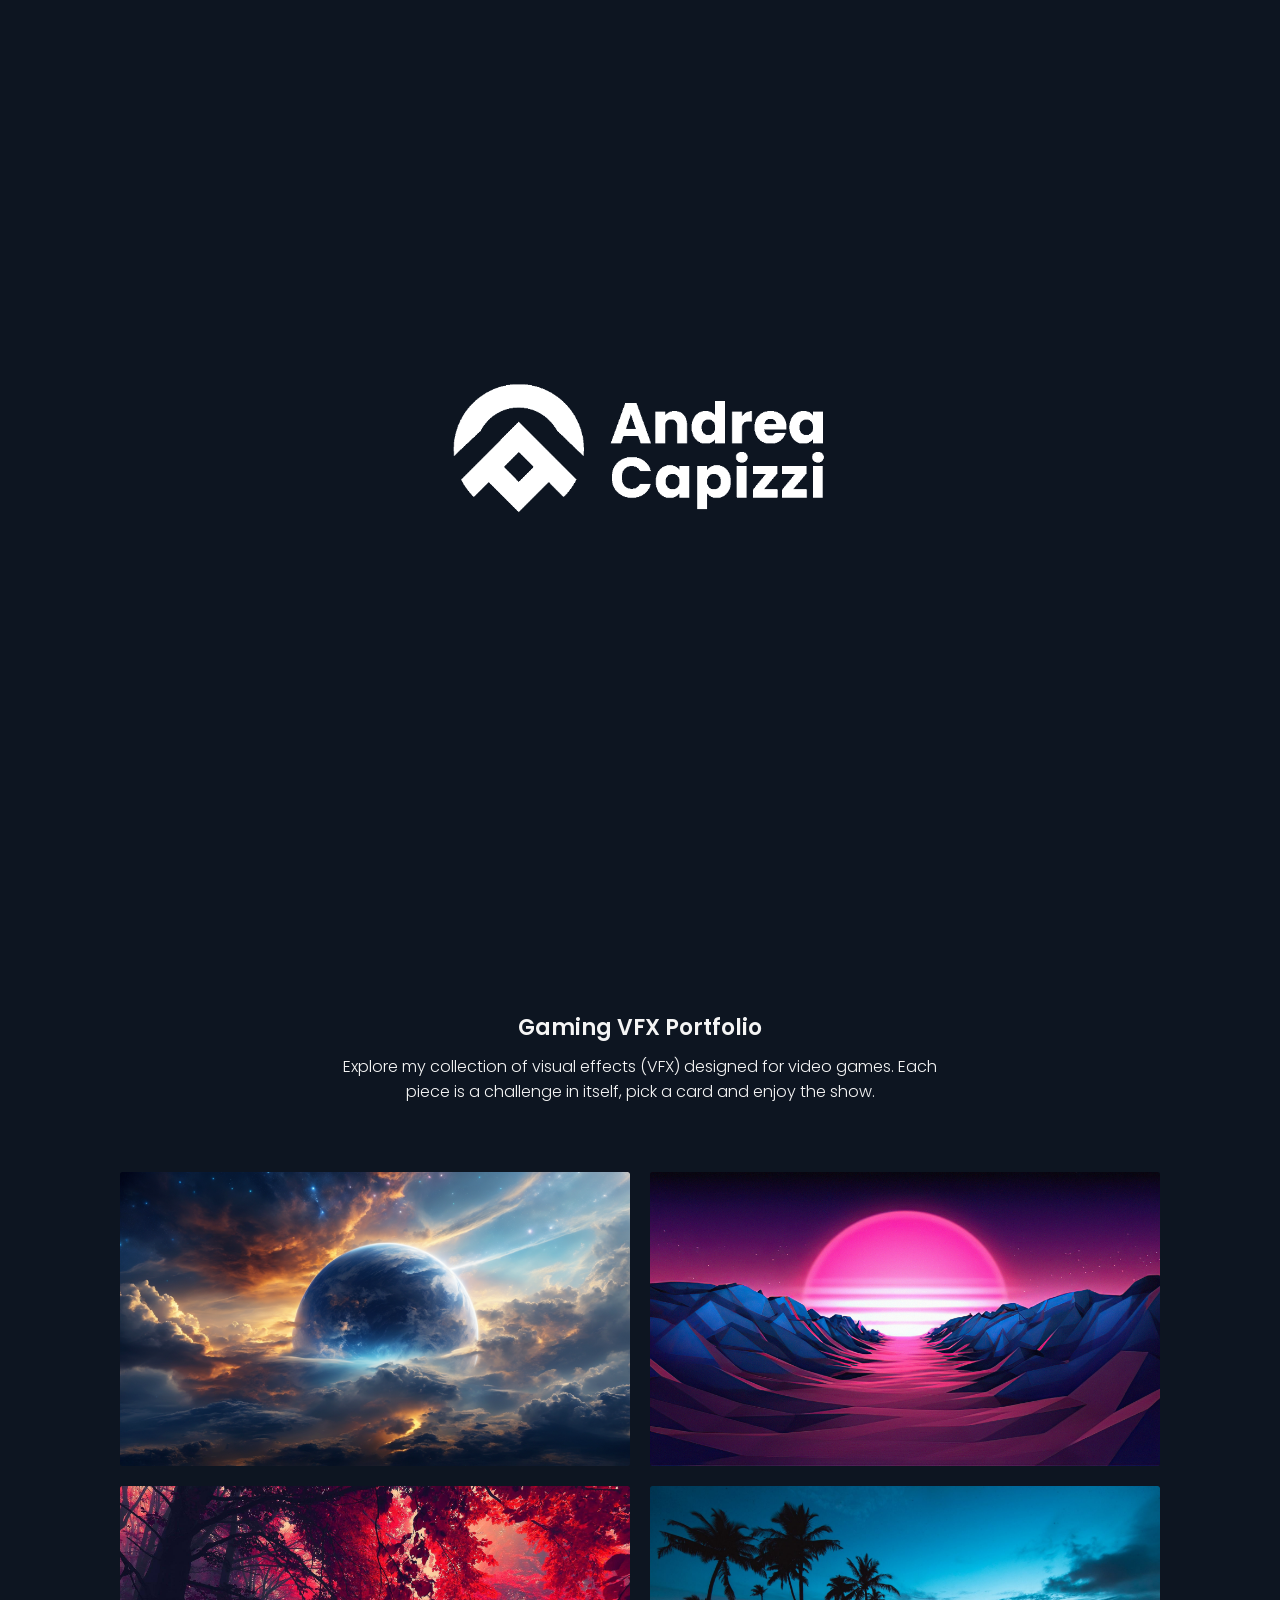
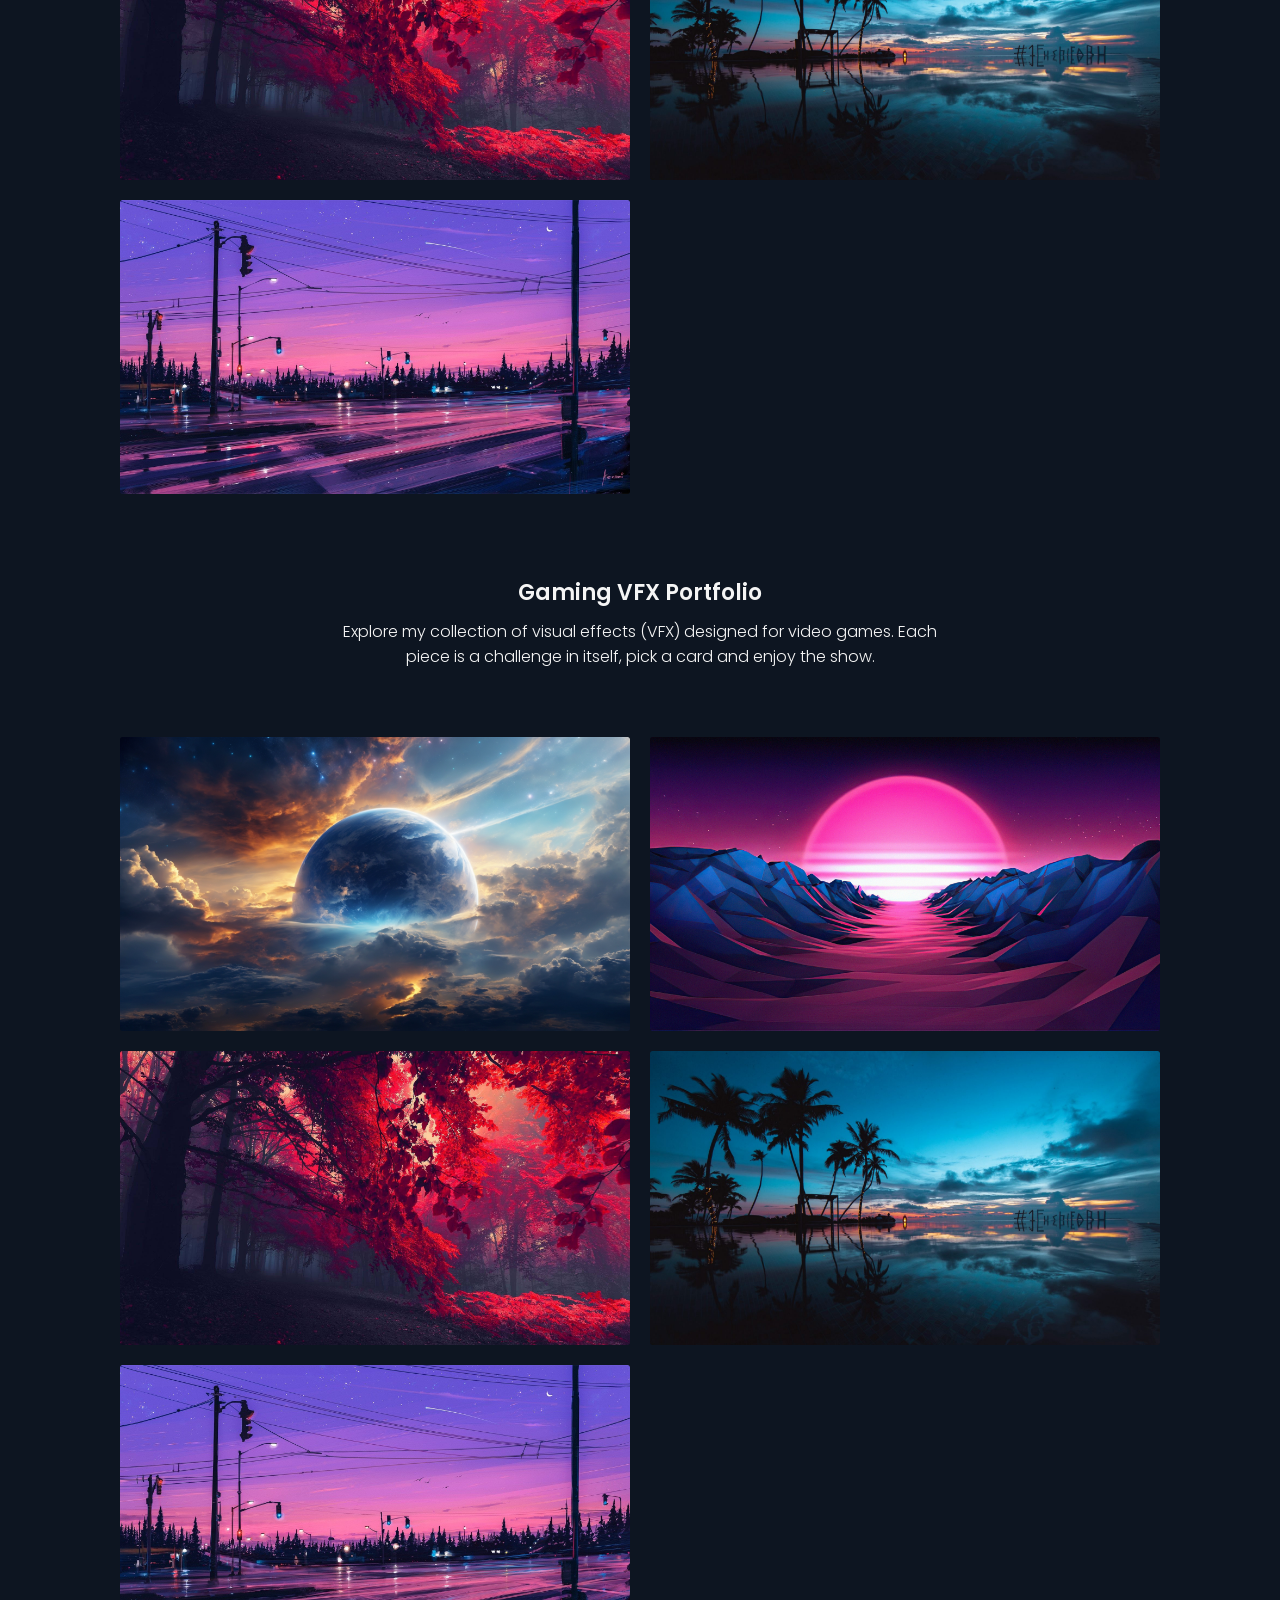
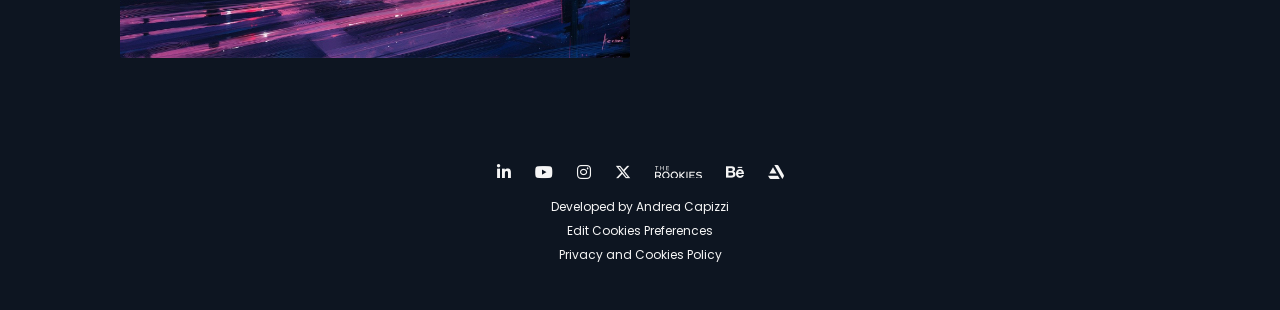
==== commit 4828e4b5: "cookies_update" ====
--- a/index.html
+++ b/index.html
@@ -242,27 +242,71 @@
   <script src="js/navbar+backontop.js"></script>
   <script src="js/home-bg-gif.js"></script> 
 
-
-
+  <script src="js/jquery-3.3.1.min.js" integrity="sha384-tsQFqpEReu7ZLhBV2VZlAu7zcOV+rXbYlF2cqB8txI/8aZajjp4Bqd+V6D5IgvKT" crossorigin="anonymous"></script>
+  <script src=gdpr-cookie.js></script>
+  <script>
+    $.gdprcookie.init({
+        title: "🍪 Accept cookies & privacy policy?",
+        message: 'This website makes use of cookies to enhance browsing experience and provide additional functionality. <a href="cookiesandprivacypolicy.html" target="_blank" style="color:#00adef; text-decoration: underline;">Cookies and Privacy Policy</a><br><br>',  // Aggiunge spazio extra
+        delay: 600,
+        expires: 1,
+        acceptBtnLabel: "Accept cookies",
+    });
+    
+
+    $(document.body)
+        .on("gdpr:show", function() {
+            console.log("Cookie dialog is shown");
+        })
+        .on("gdpr:accept", function() {
+            var preferences = $.gdprcookie.preference();
+            console.log("Preferences saved:", preferences);
+        })
+        .on("gdpr:advanced", function() {
+            console.log("Advanced button was pressed");
+        });
+
+    if ($.gdprcookie.preference("marketing") === true) {
+        console.log("This should run because marketing is accepted.");
+    }
+</script>
+
+  <script type="text/javascript">
+  
+    var _gaq = _gaq || [];
+    _gaq.push(['_setAccount', 'UA-36251023-1']);
+    _gaq.push(['_setDomainName', 'jqueryscript.net']);
+    _gaq.push(['_trackPageview']);
+  
+    (function() {
+      var ga = document.createElement('script'); ga.type = 'text/javascript'; ga.async = true;
+      ga.src = ('https:' == document.location.protocol ? 'https://ssl' : 'http://www') + '.google-analytics.com/ga.js';
+      var s = document.getElementsByTagName('script')[0]; s.parentNode.insertBefore(ga, s);
+    })();
+  
+  </script>
+
+
+
+
+ 
 </body>
 
 <footer>
-  <div class="social-icons">
-    <a href="#" target="_blank"><i class="fa-brands fa-linkedin-in" aria-label="Linkedin"></i></a>
-    <a href="#" target="_blank"><i class="fab fa-youtube" aria-label="YouTube"></i></a>
-    <a href="#" target="_blank"><i class="fab fa-instagram" aria-label="Instagram"></i></a>
-    <a href="#" target="_blank"><i class="fa-brands fa-x-twitter" aria-label="Twitter"></i></a>
-    <a href="#" target="_blank"><svg id="rookies-path" xmlns="http://www.w3.org/2000/svg" viewBox="0 0 719.19 198.28"><defs><style></style></defs><path id="path-2" data-name="path" class="cls-1" d="M70,159.1,98.44,196h-21l-26-33.91H17.93V196H.34V87.87H52a51.69,51.69,0,0,1,17.78,2.9,35.7,35.7,0,0,1,13.06,8,34.75,34.75,0,0,1,7.82,11.77A38,38,0,0,1,93.32,125a36.87,36.87,0,0,1-6,20.83A34.44,34.44,0,0,1,70,159.1Zm-.81-48.78q-6.39-6-16.31-6H17.93v41.27h35q9.91,0,16.31-6a20,20,0,0,0,0-29.31Zm146.72,59.73a54.75,54.75,0,0,1-20.46,20.6,58.85,58.85,0,0,1-58,0A54.75,54.75,0,0,1,117,170.05a57.66,57.66,0,0,1,8.88-68.36A54.66,54.66,0,0,1,144,89.61a59.16,59.16,0,0,1,45,0A54.8,54.8,0,0,1,207,101.69a57.12,57.12,0,0,1,11.85,18,57.85,57.85,0,0,1-3,50.32Zm-15.3-47.84a39.1,39.1,0,0,0-14-14.75,38.76,38.76,0,0,0-40.3,0,39,39,0,0,0-14,14.75,41,41,0,0,0,0,38.94,38.74,38.74,0,0,0,14,14.71,39,39,0,0,0,40.3,0,38.85,38.85,0,0,0,14-14.71,41,41,0,0,0,0-38.94ZM345,170.05a54.75,54.75,0,0,1-20.46,20.6,58.85,58.85,0,0,1-58,0,54.72,54.72,0,0,1-20.45-20.6A57.69,57.69,0,0,1,255,101.69a54.76,54.76,0,0,1,18.05-12.08,59.16,59.16,0,0,1,45,0,54.7,54.7,0,0,1,18.06,12.08,57,57,0,0,1,11.85,18,57.85,57.85,0,0,1-3,50.32Zm-15.3-47.84a39,39,0,0,0-14-14.75,38.74,38.74,0,0,0-40.29,0,39,39,0,0,0-14,14.75,41,41,0,0,0,0,38.94,38.7,38.7,0,0,0,14,14.71,39,39,0,0,0,40.29,0,38.77,38.77,0,0,0,14-14.71,41,41,0,0,0,0-38.94ZM467.9,196H443.41l-53-47.85V196H372.66V87.87h17.75v47.92l49.36-47.92h23.47l-55.32,54,60,54.2Zm12.78,0V87.87h17.13V196Zm129.79-16.34V196H525.55V87.87h84.92v16.34H543.06v29.65h55.32V150H543.06v29.65ZM657,128.28a63.88,63.88,0,0,0,9.45,2.68q5.35,1.11,11.24,2.12t11.78,2.21a64.08,64.08,0,0,1,11.23,3.37,42.56,42.56,0,0,1,9.46,5.23,21.53,21.53,0,0,1,6.54,8.09,26.43,26.43,0,0,1,2.45,11.69q0,15.26-11.32,24.42t-30.76,9.18a87.05,87.05,0,0,1-28-4.38A75,75,0,0,1,627,181.47l10-13.86q19.46,12.85,40.14,12.86a34.87,34.87,0,0,0,11-1.59,18.44,18.44,0,0,0,7.32-4.14,17.82,17.82,0,0,0,3.76-5.19,12.58,12.58,0,0,0,1.2-5.26,9.54,9.54,0,0,0-2-6,13,13,0,0,0-5.39-4,61.51,61.51,0,0,0-7.94-2.63,79.34,79.34,0,0,0-9.61-1.9q-5.07-.69-10.46-1.82t-10.46-2.4a42.73,42.73,0,0,1-9.61-3.68,37.7,37.7,0,0,1-7.94-5.53,21.8,21.8,0,0,1-5.39-8.09,30.51,30.51,0,0,1-2-11.31q0-14.09,11.54-22.41t29.68-8.32q27.36,0,45.41,13.31l-7.75,14.25a69.27,69.27,0,0,0-18.79-8.25,72.37,72.37,0,0,0-18.87-2.67q-10.15,0-16.5,4.07t-6.36,10.64a9.37,9.37,0,0,0,2.44,6.54,16.51,16.51,0,0,0,6.55,4.22Z"/><path id="path-3" data-name="path" class="cls-1" d="M29.92,8V64.92H20.83V8H0V0H50.75V8Zm94.32,56.94V35.21H91.39V64.92H82.31V0h9.08V27.14h32.85V0h9.18V64.92Zm90.94-8.07v8.07h-43V0H213.8V8H181.23V27.41h30.65v7.8H181.23V56.85Z"/></svg></a>
-    <a href="#" target="_blank"><i class="fab fa-behance" aria-label="Behance"></i></a>
-    <a href="#" target="_blank"><i class="fab fa-artstation" aria-label="ArtStation"></i></a>
-  </div>
-  <div class="coded-by">
-    Developed by <a href="#" target="_blank" id="coded-by-link">Andrea Capizzi</a>
-  </div>
-</footer>
-
-
-
-
-
-</html>+<div class="social-icons">
+  <a href="#" target="_blank"><i class="fa-brands fa-linkedin-in" aria-label="Linkedin"></i></a>
+  <a href="#" target="_blank"><i class="fab fa-youtube" aria-label="YouTube"></i></a>
+  <a href="#" target="_blank"><i class="fab fa-instagram" aria-label="Instagram"></i></a>
+  <a href="#" target="_blank"><i class="fa-brands fa-x-twitter" aria-label="Twitter"></i></a>
+  <a href="#" target="_blank"><svg id="rookies-path" xmlns="http://www.w3.org/2000/svg" viewBox="0 0 719.19 198.28"><defs><style></style></defs><path id="path-2" data-name="path" class="cls-1" d="M70,159.1,98.44,196h-21l-26-33.91H17.93V196H.34V87.87H52a51.69,51.69,0,0,1,17.78,2.9,35.7,35.7,0,0,1,13.06,8,34.75,34.75,0,0,1,7.82,11.77A38,38,0,0,1,93.32,125a36.87,36.87,0,0,1-6,20.83A34.44,34.44,0,0,1,70,159.1Zm-.81-48.78q-6.39-6-16.31-6H17.93v41.27h35q9.91,0,16.31-6a20,20,0,0,0,0-29.31Zm146.72,59.73a54.75,54.75,0,0,1-20.46,20.6,58.85,58.85,0,0,1-58,0A54.75,54.75,0,0,1,117,170.05a57.66,57.66,0,0,1,8.88-68.36A54.66,54.66,0,0,1,144,89.61a59.16,59.16,0,0,1,45,0A54.8,54.8,0,0,1,207,101.69a57.12,57.12,0,0,1,11.85,18,57.85,57.85,0,0,1-3,50.32Zm-15.3-47.84a39.1,39.1,0,0,0-14-14.75,38.76,38.76,0,0,0-40.3,0,39,39,0,0,0-14,14.75,41,41,0,0,0,0,38.94,38.74,38.74,0,0,0,14,14.71,39,39,0,0,0,40.3,0,38.85,38.85,0,0,0,14-14.71,41,41,0,0,0,0-38.94ZM345,170.05a54.75,54.75,0,0,1-20.46,20.6,58.85,58.85,0,0,1-58,0,54.72,54.72,0,0,1-20.45-20.6A57.69,57.69,0,0,1,255,101.69a54.76,54.76,0,0,1,18.05-12.08,59.16,59.16,0,0,1,45,0,54.7,54.7,0,0,1,18.06,12.08,57,57,0,0,1,11.85,18,57.85,57.85,0,0,1-3,50.32Zm-15.3-47.84a39,39,0,0,0-14-14.75,38.74,38.74,0,0,0-40.29,0,39,39,0,0,0-14,14.75,41,41,0,0,0,0,38.94,38.7,38.7,0,0,0,14,14.71,39,39,0,0,0,40.29,0,38.77,38.77,0,0,0,14-14.71,41,41,0,0,0,0-38.94ZM467.9,196H443.41l-53-47.85V196H372.66V87.87h17.75v47.92l49.36-47.92h23.47l-55.32,54,60,54.2Zm12.78,0V87.87h17.13V196Zm129.79-16.34V196H525.55V87.87h84.92v16.34H543.06v29.65h55.32V150H543.06v29.65ZM657,128.28a63.88,63.88,0,0,0,9.45,2.68q5.35,1.11,11.24,2.12t11.78,2.21a64.08,64.08,0,0,1,11.23,3.37,42.56,42.56,0,0,1,9.46,5.23,21.53,21.53,0,0,1,6.54,8.09,26.43,26.43,0,0,1,2.45,11.69q0,15.26-11.32,24.42t-30.76,9.18a87.05,87.05,0,0,1-28-4.38A75,75,0,0,1,627,181.47l10-13.86q19.46,12.85,40.14,12.86a34.87,34.87,0,0,0,11-1.59,18.44,18.44,0,0,0,7.32-4.14,17.82,17.82,0,0,0,3.76-5.19,12.58,12.58,0,0,0,1.2-5.26,9.54,9.54,0,0,0-2-6,13,13,0,0,0-5.39-4,61.51,61.51,0,0,0-7.94-2.63,79.34,79.34,0,0,0-9.61-1.9q-5.07-.69-10.46-1.82t-10.46-2.4a42.73,42.73,0,0,1-9.61-3.68,37.7,37.7,0,0,1-7.94-5.53,21.8,21.8,0,0,1-5.39-8.09,30.51,30.51,0,0,1-2-11.31q0-14.09,11.54-22.41t29.68-8.32q27.36,0,45.41,13.31l-7.75,14.25a69.27,69.27,0,0,0-18.79-8.25,72.37,72.37,0,0,0-18.87-2.67q-10.15,0-16.5,4.07t-6.36,10.64a9.37,9.37,0,0,0,2.44,6.54,16.51,16.51,0,0,0,6.55,4.22Z"/><path id="path-3" data-name="path" class="cls-1" d="M29.92,8V64.92H20.83V8H0V0H50.75V8Zm94.32,56.94V35.21H91.39V64.92H82.31V0h9.08V27.14h32.85V0h9.18V64.92Zm90.94-8.07v8.07h-43V0H213.8V8H181.23V27.41h30.65v7.8H181.23V56.85Z"/></svg></a>
+  <a href="#" target="_blank"><i class="fab fa-behance" aria-label="Behance"></i></a>
+  <a href="#" target="_blank"><i class="fab fa-artstation" aria-label="ArtStation"></i></a>
+</div>
+<div class="coded-by">
+  Developed by <a href="about_me.html" target="_blank" id="coded-by-link">Andrea Capizzi</a>
+  <br>
+  <a href="javascript:$.gdprcookie.display()">Edit Cookies Preferences</a>
+  <br>
+  <a href="cookiesandprivacypolicy.html" target="_blank" id="coded-by-link">Privacy and Cookies Policy</a> 
+</div>
+</footer>
--- a/style.css
+++ b/style.css
@@ -140,7 +140,7 @@
   position: fixed; /* Fixed/sticky position */
   bottom: 20px; /* Place the button at the bottom of the page */
   right: 30px; /* Place the button 30px from the right */
-  z-index: 99; /* Make sure it does not overlap */
+  z-index: 12; /* Make sure it does not overlap */
   border: none; /* Remove borders */
   outline: none; /* Remove outline */
   background-color: var(--main-color); /* Set a background color */
@@ -1227,10 +1227,10 @@
     .coded-by{
       font-size:12px;
       color: var(--blue-dark);
+      line-height: 2;
     }
     
     .coded-by a {
-      
       color: var(--blue-dark);
       text-decoration: none;
       transition: color 0.3s ease-in-out;
@@ -1268,6 +1268,7 @@
       .coded-by{
         font-size:9px;
         margin-left: 1px;
+        line-height: 2.4;
       }
 
       .social-icons a {
@@ -1304,3 +1305,77 @@
     }
 
 
+
+
+
+
+/* cookie banner style */
+
+
+    .gdprcookie {
+      position: fixed;
+      color: var(--blue-dark);
+      font-size: .8em;
+      line-height: 1.5em;
+      right: 1.5rem;
+      bottom: 1.5rem;
+      max-width: 25em;
+      padding: 1rem;
+      background: var(--bg-tasti-nav);
+      border: 2px solid var(--main-color);
+      border-radius: 2px;
+      z-index: 15;
+  }
+  .gdprcookie h1,
+  .gdprcookie h2 {
+      font-size: 1.2em;
+      margin-bottom: .5rem;
+  }
+  .gdprcookie h2 {
+      font-size: 1.2em;
+  }
+  .gdprcookie a {
+      color: inherit;
+  }
+  
+  
+  /* GDPR Cookie buttons */
+  
+  .gdprcookie-buttons {
+      text-align: center;
+  }
+  .gdprcookie-buttons button {
+      color: var(--blue-dark);
+      font-family: inherit;
+      font-size: 1em;
+      padding: .4rem;
+      border: solid .05rem currentColor;
+      border-radius: .15rem;
+      margin: 0 .5rem;
+      background: none;
+      cursor: pointer;
+  }
+  .gdprcookie-buttons button:disabled {
+      color: rgba(255,255,255,.5);
+  }
+  
+  
+  /* GDPR Cookie types */
+  
+  .gdprcookie-types ul {
+      overflow: hidden;
+      padding: 0;
+      margin: 0 0 1rem;
+  }
+  .gdprcookie-types li {
+      display: block;
+      list-style: none;
+      float: left;
+      width: 50%;
+      padding: 0;
+      margin: 0;
+  }
+  .gdprcookie-types input[type=checkbox] {
+      margin-right: .25rem;
+  }
+
